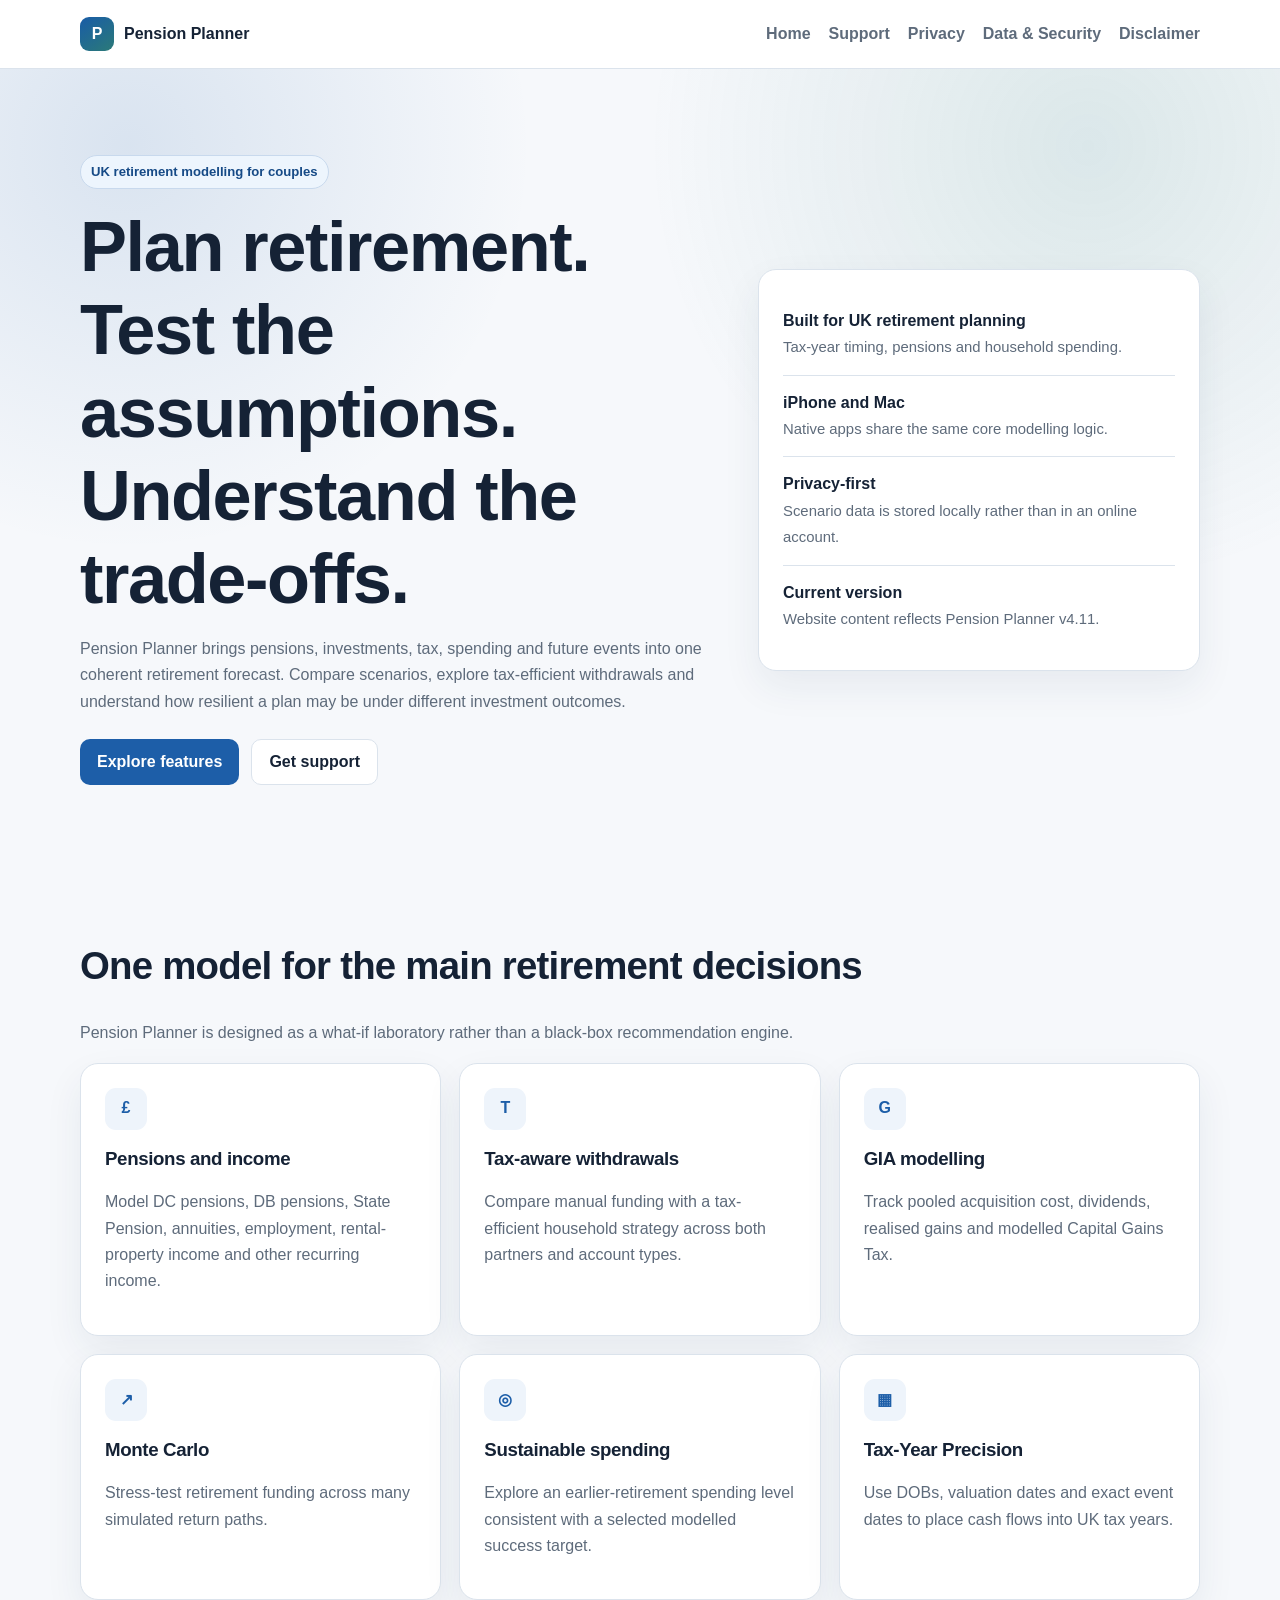
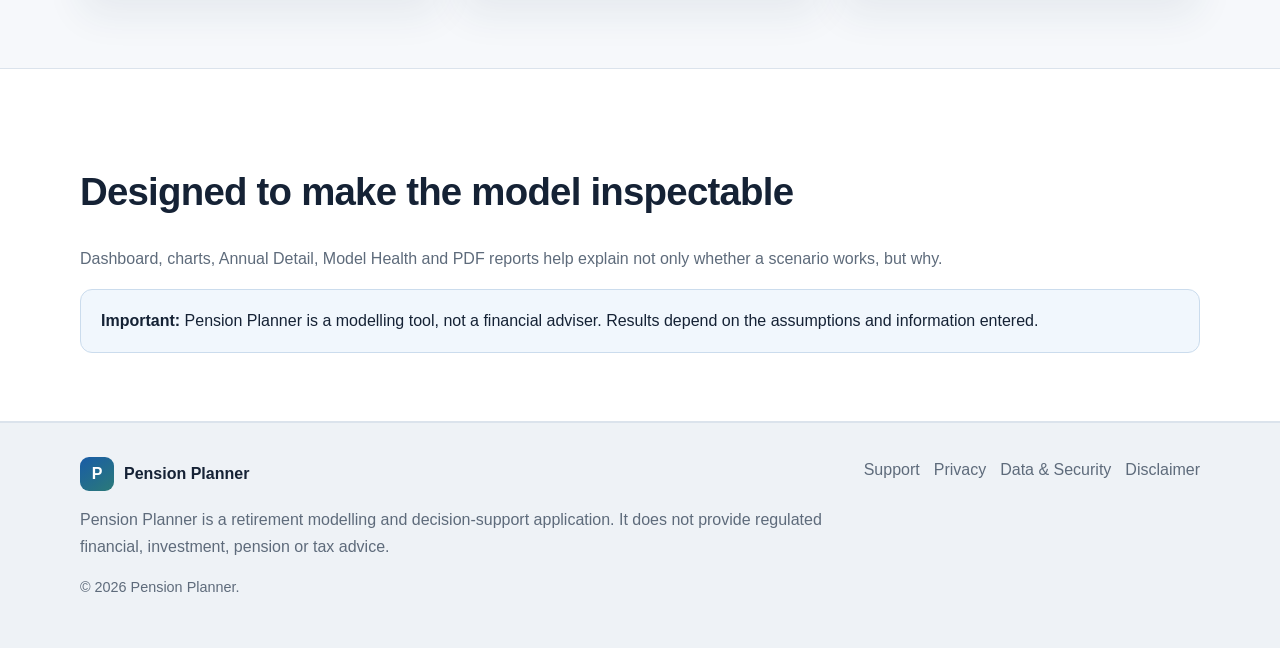
==== index.html @ 46d4418d "Add files via upload Initial Pension Planner website" ====
<!doctype html><html lang="en-GB"><head><meta charset="utf-8"><meta name="viewport" content="width=device-width,initial-scale=1"><title>Pension Planner — UK Retirement Modelling</title><meta name="description" content="Privacy-first UK retirement modelling for couples on iPhone and Mac."><link rel="canonical" href="https://pensionplannerapp.co.uk/"><link rel="icon" href="/assets/logo.svg" type="image/svg+xml"><link rel="stylesheet" href="/assets/styles.css"><meta name="theme-color" content="#1d5ea8"></head><body><header class="site-header"><div class="container nav"><a class="brand" href="/"><span class="brand-mark">P</span><span>Pension Planner</span></a><button class="menu-button" aria-expanded="false">Menu</button><nav class="nav-links"><a href="/">Home</a><a href="/support/">Support</a><a href="/privacy/">Privacy</a><a href="/data/">Data &amp; Security</a><a href="/disclaimer/">Disclaimer</a></nav></div></header><main><section class="hero"><div class="container hero-grid"><div><span class="eyebrow">UK retirement modelling for couples</span><h1>Plan retirement. Test the assumptions. Understand the trade-offs.</h1><p>Pension Planner brings pensions, investments, tax, spending and future events into one coherent retirement forecast. Compare scenarios, explore tax-efficient withdrawals and understand how resilient a plan may be under different investment outcomes.</p><div class="actions"><a class="button button-primary" href="#features">Explore features</a><a class="button button-secondary" href="/support/">Get support</a></div></div><aside class="hero-card"><div class="metric"><strong>Built for UK retirement planning</strong><span>Tax-year timing, pensions and household spending.</span></div><div class="metric"><strong>iPhone and Mac</strong><span>Native apps share the same core modelling logic.</span></div><div class="metric"><strong>Privacy-first</strong><span>Scenario data is stored locally rather than in an online account.</span></div><div class="metric"><strong>Current version</strong><span>Website content reflects Pension Planner v4.11.</span></div></aside></div></section>
<section id="features" class="section"><div class="container"><h2>One model for the main retirement decisions</h2><p class="section-intro">Pension Planner is designed as a what-if laboratory rather than a black-box recommendation engine.</p><div class="grid-3">
<article class="card"><div class="icon">£</div><h3>Pensions and income</h3><p>Model DC pensions, DB pensions, State Pension, annuities, employment, rental-property income and other recurring income.</p></article>
<article class="card"><div class="icon">T</div><h3>Tax-aware withdrawals</h3><p>Compare manual funding with a tax-efficient household strategy across both partners and account types.</p></article>
<article class="card"><div class="icon">G</div><h3>GIA modelling</h3><p>Track pooled acquisition cost, dividends, realised gains and modelled Capital Gains Tax.</p></article>
<article class="card"><div class="icon">↗</div><h3>Monte Carlo</h3><p>Stress-test retirement funding across many simulated return paths.</p></article>
<article class="card"><div class="icon">◎</div><h3>Sustainable spending</h3><p>Explore an earlier-retirement spending level consistent with a selected modelled success target.</p></article>
<article class="card"><div class="icon">▦</div><h3>Tax-Year Precision</h3><p>Use DOBs, valuation dates and exact event dates to place cash flows into UK tax years.</p></article>
</div></div></section>
<section class="section section-white"><div class="container"><h2>Designed to make the model inspectable</h2><p class="section-intro">Dashboard, charts, Annual Detail, Model Health and PDF reports help explain not only whether a scenario works, but why.</p><div class="callout"><strong>Important:</strong> Pension Planner is a modelling tool, not a financial adviser. Results depend on the assumptions and information entered.</div></div></section></main><footer class="site-footer"><div class="container footer-grid"><div><div class="brand"><span class="brand-mark">P</span><span>Pension Planner</span></div><p class="footer-note">Pension Planner is a retirement modelling and decision-support application. It does not provide regulated financial, investment, pension or tax advice.</p><p class="small">© <span id="year">2026</span> Pension Planner.</p></div><nav class="footer-links"><a href="/support/">Support</a><a href="/privacy/">Privacy</a><a href="/data/">Data &amp; Security</a><a href="/disclaimer/">Disclaimer</a></nav></div></footer><script src="/assets/site.js"></script></body></html>
---- assets/styles.css ----
body{margin:0;font-family:-apple-system,BlinkMacSystemFont,"Segoe UI",Roboto,Helvetica,Arial,sans-serif;background:#f6f8fb;color:#152235;line-height:1.65}a{color:#1d5ea8}.container{width:min(calc(100% - 36px),1120px);margin:auto}.site-header{position:sticky;top:0;background:#ffffffee;border-bottom:1px solid #dbe3ec;z-index:10}.nav{min-height:68px;display:flex;align-items:center;justify-content:space-between;gap:20px}.brand{display:flex;align-items:center;gap:10px;font-weight:750;color:#152235;text-decoration:none}.brand-mark{width:34px;height:34px;border-radius:9px;background:linear-gradient(145deg,#195ca7,#2b7a78);color:white;display:grid;place-items:center}.nav-links{display:flex;gap:18px}.nav-links a{text-decoration:none;color:#5e6b7b;font-weight:600}.menu-button{display:none}.hero{padding:86px 0 58px;background:radial-gradient(circle at 85% 10%,#2b7a7822,transparent 34%),radial-gradient(circle at 10% 10%,#1d5ea822,transparent 30%)}.hero-grid{display:grid;grid-template-columns:1.18fr .82fr;gap:42px;align-items:center}h1,h2,h3{line-height:1.18;letter-spacing:-.02em}h1{font-size:clamp(2.5rem,5.5vw,4.5rem);margin:16px 0}h2{font-size:clamp(1.8rem,3vw,2.4rem)}.eyebrow,.tag{display:inline-flex;background:#edf5fd;border:1px solid #c8d9ed;color:#164a86;border-radius:999px;padding:5px 10px;font-size:.82rem;font-weight:700}.hero p,.section-intro,.page-hero p,.card p,.small{color:#5e6b7b}.actions{display:flex;gap:12px;flex-wrap:wrap;margin-top:24px}.button{display:inline-flex;align-items:center;justify-content:center;min-height:44px;padding:0 17px;border-radius:10px;text-decoration:none;font-weight:700}.button-primary{background:#1d5ea8;color:white}.button-secondary{background:white;border:1px solid #dbe3ec;color:#152235}.hero-card,.card,.contact-card{background:white;border:1px solid #dbe3ec;border-radius:18px;padding:24px;box-shadow:0 16px 38px #1e375412}.metric{padding:14px 0;border-bottom:1px solid #dbe3ec}.metric:last-child{border:0}.metric strong{display:block}.metric span{color:#5e6b7b;font-size:.93rem}.section{padding:68px 0}.section-white{background:white;border-top:1px solid #dbe3ec;border-bottom:1px solid #dbe3ec}.grid-3{display:grid;grid-template-columns:repeat(3,1fr);gap:18px}.grid-2{display:grid;grid-template-columns:repeat(2,1fr);gap:18px}.icon{width:42px;height:42px;border-radius:11px;display:grid;place-items:center;background:#eef4fb;color:#1d5ea8;font-weight:800;margin-bottom:14px}.callout,.notice{padding:18px 20px;border-radius:12px;background:#f1f7fd;border:1px solid #cbdced}.notice{background:#fff8ec;border-left:4px solid #8a5a14}.success{background:#eef8f1;border-left-color:#2f7d4d}.page-hero{padding:58px 0 28px}.page-hero h1{font-size:clamp(2.2rem,4.6vw,3.6rem)}.content{max-width:860px;padding-bottom:72px}.content h2{margin-top:38px}.site-footer{background:#eef2f6;border-top:1px solid #dbe3ec;padding:34px 0}.footer-grid{display:grid;grid-template-columns:1fr auto;gap:24px}.footer-links{display:flex;flex-wrap:wrap;gap:14px}.footer-links a{text-decoration:none;color:#5e6b7b}.footer-note{color:#5e6b7b;max-width:760px}.small{font-size:.9rem}@media(max-width:860px){.hero-grid,.grid-3,.grid-2,.footer-grid{grid-template-columns:1fr}.nav-links{display:none;position:absolute;top:68px;left:18px;right:18px;background:white;border:1px solid #dbe3ec;border-radius:12px;padding:10px;flex-direction:column}.nav-links.open{display:flex}.menu-button{display:inline-flex;padding:8px 11px;border:1px solid #dbe3ec;border-radius:9px;background:white}.hero{padding-top:56px}}
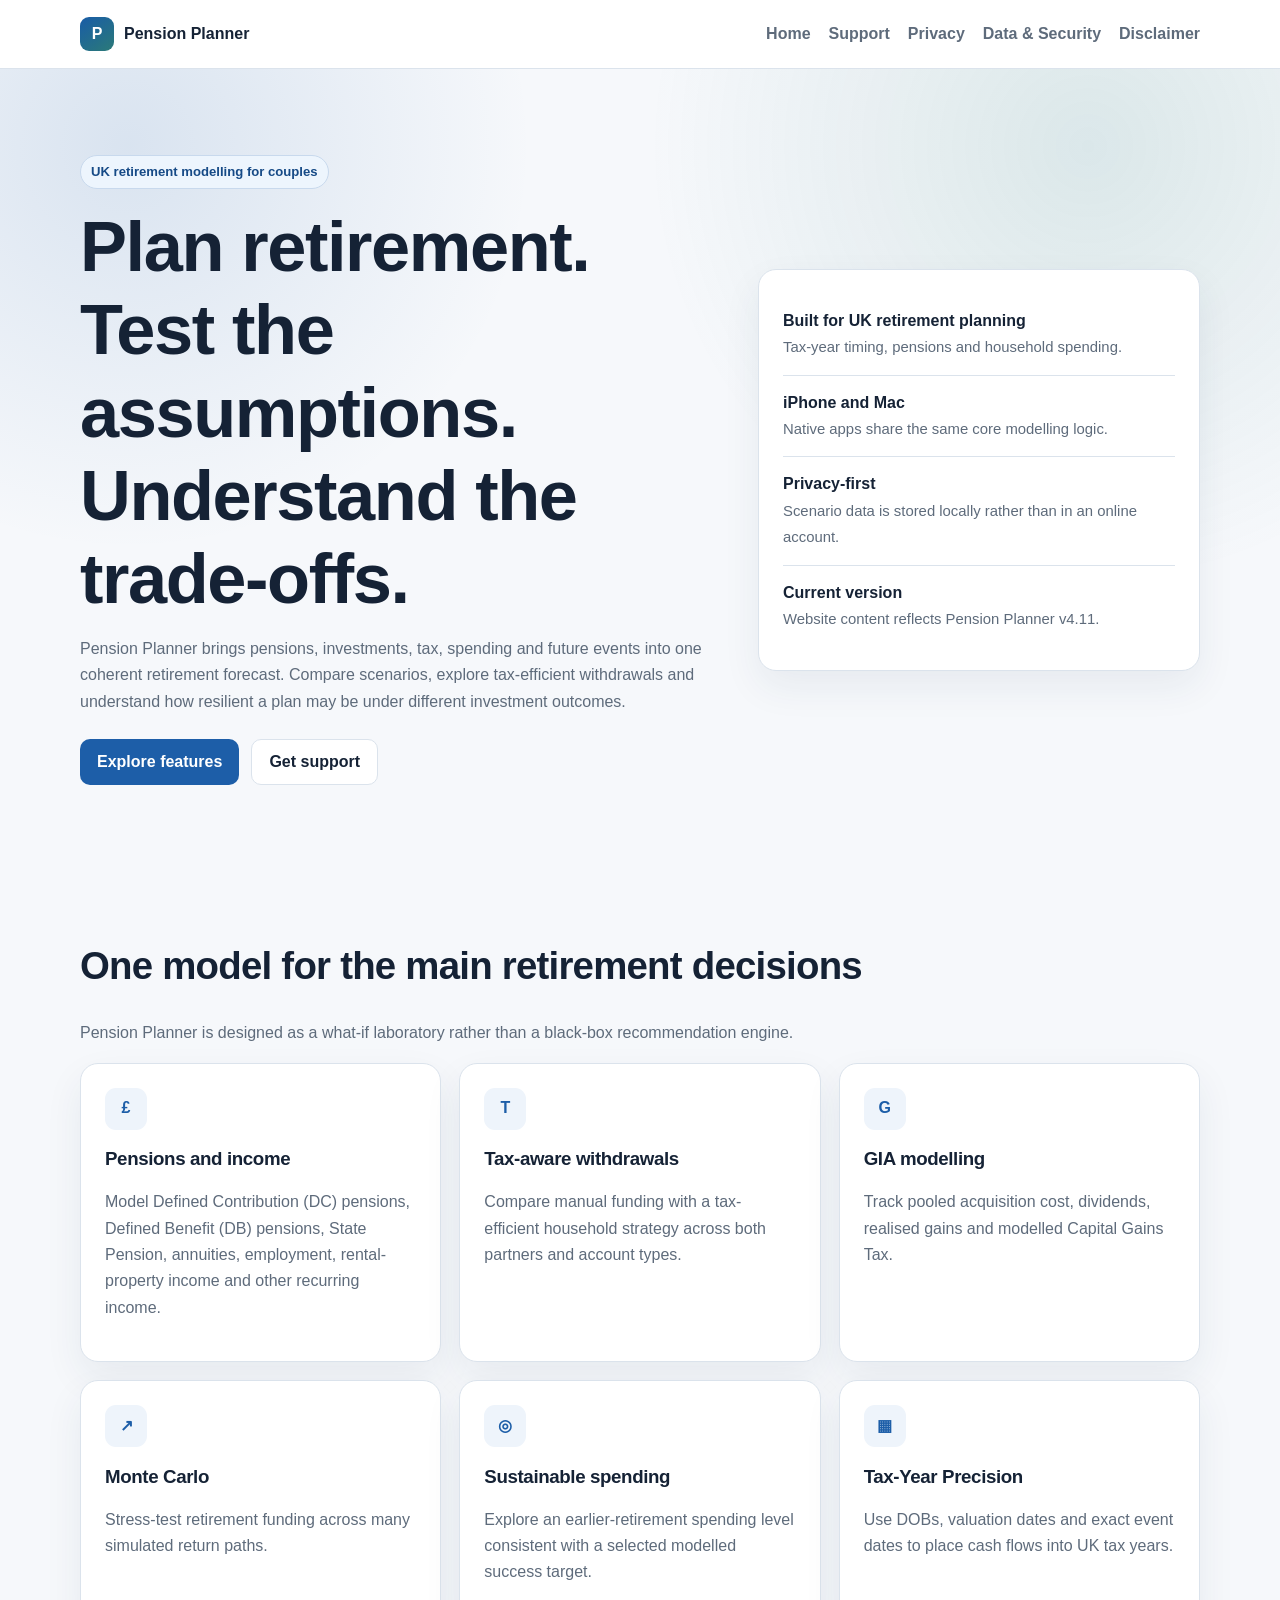
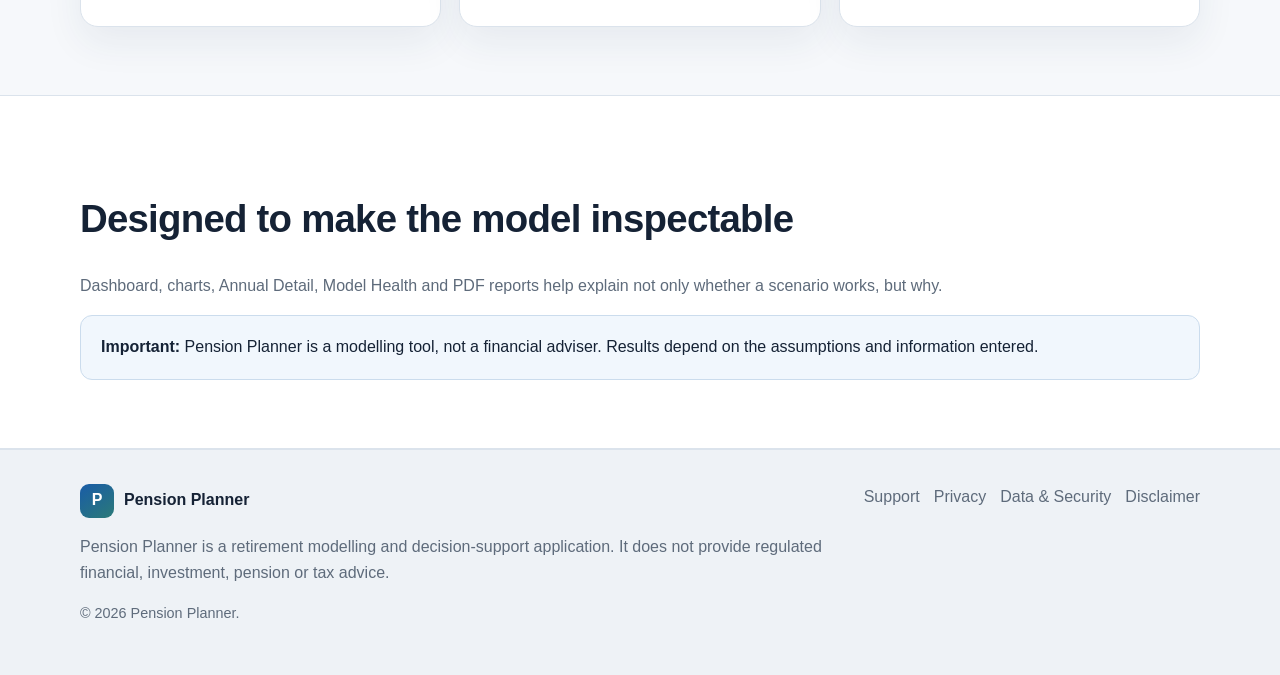
==== commit cc795fc0: "Update index.html" ====
--- a/index.html
+++ b/index.html
@@ -1,10 +1,10 @@
 <!doctype html><html lang="en-GB"><head><meta charset="utf-8"><meta name="viewport" content="width=device-width,initial-scale=1"><title>Pension Planner — UK Retirement Modelling</title><meta name="description" content="Privacy-first UK retirement modelling for couples on iPhone and Mac."><link rel="canonical" href="https://pensionplannerapp.co.uk/"><link rel="icon" href="/assets/logo.svg" type="image/svg+xml"><link rel="stylesheet" href="/assets/styles.css"><meta name="theme-color" content="#1d5ea8"></head><body><header class="site-header"><div class="container nav"><a class="brand" href="/"><span class="brand-mark">P</span><span>Pension Planner</span></a><button class="menu-button" aria-expanded="false">Menu</button><nav class="nav-links"><a href="/">Home</a><a href="/support/">Support</a><a href="/privacy/">Privacy</a><a href="/data/">Data &amp; Security</a><a href="/disclaimer/">Disclaimer</a></nav></div></header><main><section class="hero"><div class="container hero-grid"><div><span class="eyebrow">UK retirement modelling for couples</span><h1>Plan retirement. Test the assumptions. Understand the trade-offs.</h1><p>Pension Planner brings pensions, investments, tax, spending and future events into one coherent retirement forecast. Compare scenarios, explore tax-efficient withdrawals and understand how resilient a plan may be under different investment outcomes.</p><div class="actions"><a class="button button-primary" href="#features">Explore features</a><a class="button button-secondary" href="/support/">Get support</a></div></div><aside class="hero-card"><div class="metric"><strong>Built for UK retirement planning</strong><span>Tax-year timing, pensions and household spending.</span></div><div class="metric"><strong>iPhone and Mac</strong><span>Native apps share the same core modelling logic.</span></div><div class="metric"><strong>Privacy-first</strong><span>Scenario data is stored locally rather than in an online account.</span></div><div class="metric"><strong>Current version</strong><span>Website content reflects Pension Planner v4.11.</span></div></aside></div></section>
 <section id="features" class="section"><div class="container"><h2>One model for the main retirement decisions</h2><p class="section-intro">Pension Planner is designed as a what-if laboratory rather than a black-box recommendation engine.</p><div class="grid-3">
-<article class="card"><div class="icon">£</div><h3>Pensions and income</h3><p>Model DC pensions, DB pensions, State Pension, annuities, employment, rental-property income and other recurring income.</p></article>
+<article class="card"><div class="icon">£</div><h3>Pensions and income</h3><p>Model Defined Contribution (DC) pensions, Defined Benefit (DB) pensions, State Pension, annuities, employment, rental-property income and other recurring income.</p></article>
 <article class="card"><div class="icon">T</div><h3>Tax-aware withdrawals</h3><p>Compare manual funding with a tax-efficient household strategy across both partners and account types.</p></article>
 <article class="card"><div class="icon">G</div><h3>GIA modelling</h3><p>Track pooled acquisition cost, dividends, realised gains and modelled Capital Gains Tax.</p></article>
 <article class="card"><div class="icon">↗</div><h3>Monte Carlo</h3><p>Stress-test retirement funding across many simulated return paths.</p></article>
 <article class="card"><div class="icon">◎</div><h3>Sustainable spending</h3><p>Explore an earlier-retirement spending level consistent with a selected modelled success target.</p></article>
 <article class="card"><div class="icon">▦</div><h3>Tax-Year Precision</h3><p>Use DOBs, valuation dates and exact event dates to place cash flows into UK tax years.</p></article>
 </div></div></section>
-<section class="section section-white"><div class="container"><h2>Designed to make the model inspectable</h2><p class="section-intro">Dashboard, charts, Annual Detail, Model Health and PDF reports help explain not only whether a scenario works, but why.</p><div class="callout"><strong>Important:</strong> Pension Planner is a modelling tool, not a financial adviser. Results depend on the assumptions and information entered.</div></div></section></main><footer class="site-footer"><div class="container footer-grid"><div><div class="brand"><span class="brand-mark">P</span><span>Pension Planner</span></div><p class="footer-note">Pension Planner is a retirement modelling and decision-support application. It does not provide regulated financial, investment, pension or tax advice.</p><p class="small">© <span id="year">2026</span> Pension Planner.</p></div><nav class="footer-links"><a href="/support/">Support</a><a href="/privacy/">Privacy</a><a href="/data/">Data &amp; Security</a><a href="/disclaimer/">Disclaimer</a></nav></div></footer><script src="/assets/site.js"></script></body></html>+<section class="section section-white"><div class="container"><h2>Designed to make the model inspectable</h2><p class="section-intro">Dashboard, charts, Annual Detail, Model Health and PDF reports help explain not only whether a scenario works, but why.</p><div class="callout"><strong>Important:</strong> Pension Planner is a modelling tool, not a financial adviser. Results depend on the assumptions and information entered.</div></div></section></main><footer class="site-footer"><div class="container footer-grid"><div><div class="brand"><span class="brand-mark">P</span><span>Pension Planner</span></div><p class="footer-note">Pension Planner is a retirement modelling and decision-support application. It does not provide regulated financial, investment, pension or tax advice.</p><p class="small">© <span id="year">2026</span> Pension Planner.</p></div><nav class="footer-links"><a href="/support/">Support</a><a href="/privacy/">Privacy</a><a href="/data/">Data &amp; Security</a><a href="/disclaimer/">Disclaimer</a></nav></div></footer><script src="/assets/site.js"></script></body></html>
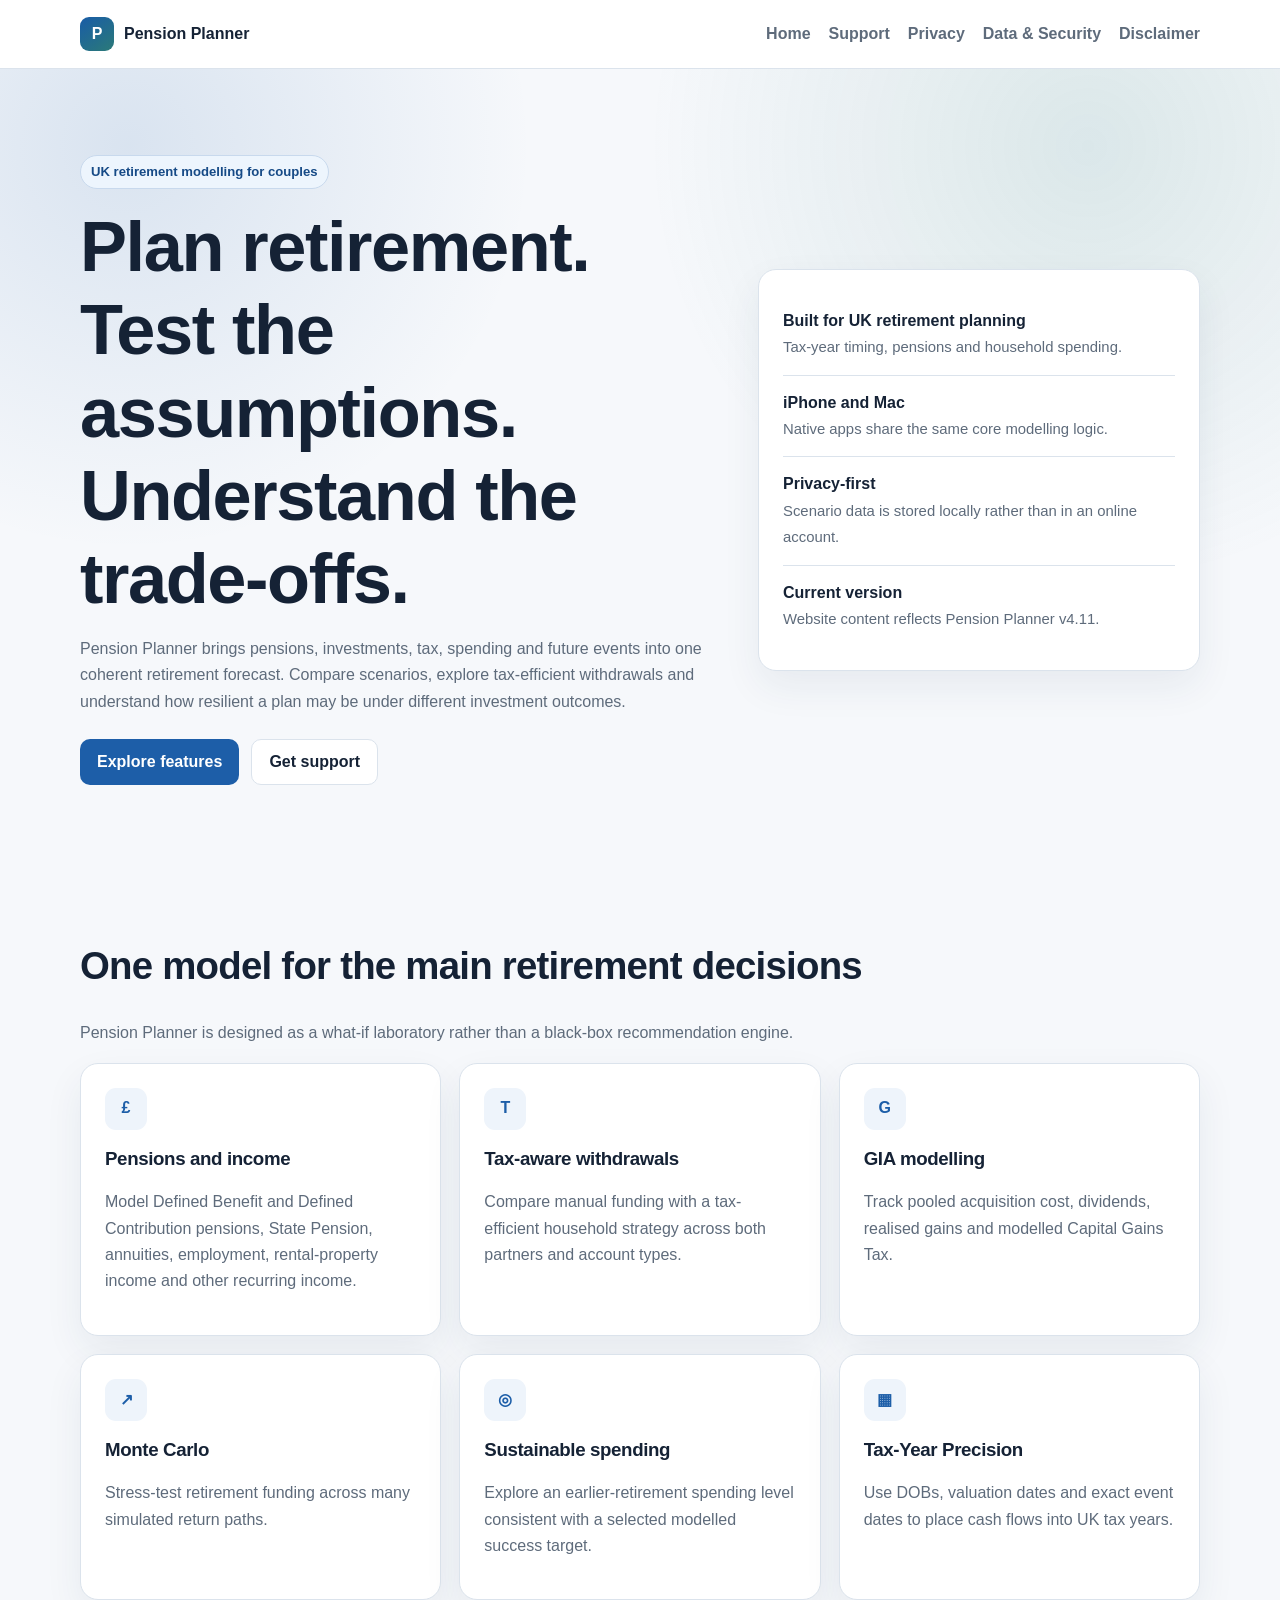
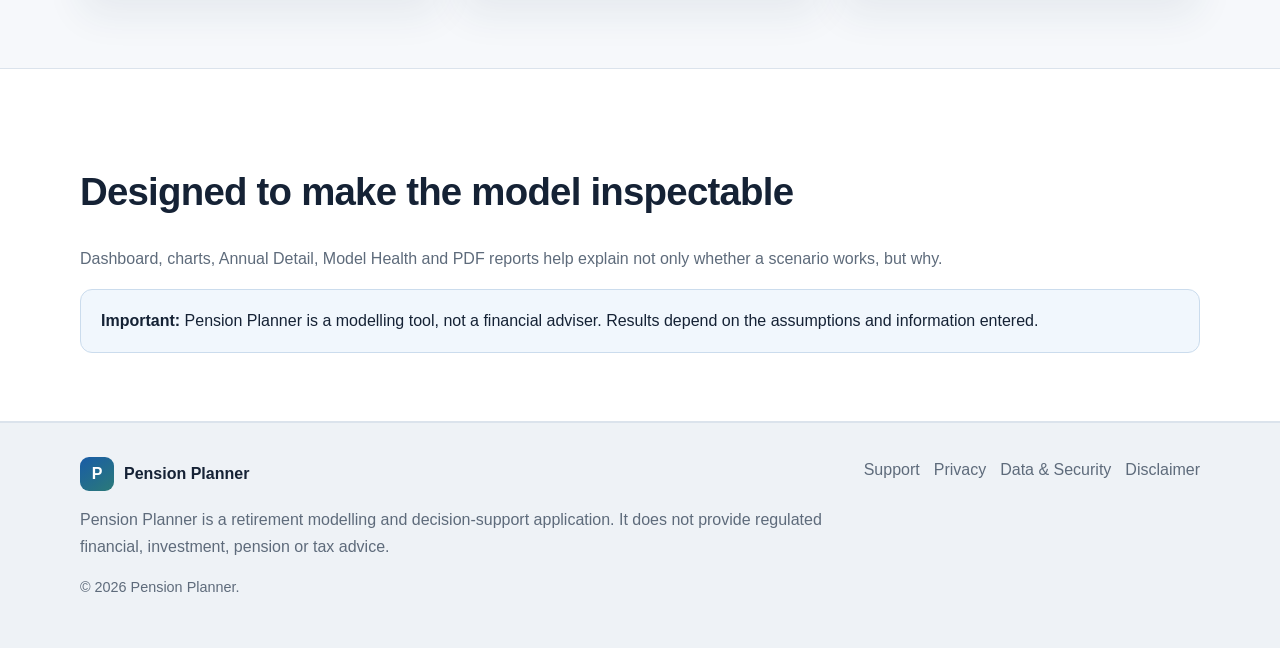
==== commit c93e142a: "Update index.html" ====
--- a/index.html
+++ b/index.html
@@ -1,6 +1,6 @@
 <!doctype html><html lang="en-GB"><head><meta charset="utf-8"><meta name="viewport" content="width=device-width,initial-scale=1"><title>Pension Planner — UK Retirement Modelling</title><meta name="description" content="Privacy-first UK retirement modelling for couples on iPhone and Mac."><link rel="canonical" href="https://pensionplannerapp.co.uk/"><link rel="icon" href="/assets/logo.svg" type="image/svg+xml"><link rel="stylesheet" href="/assets/styles.css"><meta name="theme-color" content="#1d5ea8"></head><body><header class="site-header"><div class="container nav"><a class="brand" href="/"><span class="brand-mark">P</span><span>Pension Planner</span></a><button class="menu-button" aria-expanded="false">Menu</button><nav class="nav-links"><a href="/">Home</a><a href="/support/">Support</a><a href="/privacy/">Privacy</a><a href="/data/">Data &amp; Security</a><a href="/disclaimer/">Disclaimer</a></nav></div></header><main><section class="hero"><div class="container hero-grid"><div><span class="eyebrow">UK retirement modelling for couples</span><h1>Plan retirement. Test the assumptions. Understand the trade-offs.</h1><p>Pension Planner brings pensions, investments, tax, spending and future events into one coherent retirement forecast. Compare scenarios, explore tax-efficient withdrawals and understand how resilient a plan may be under different investment outcomes.</p><div class="actions"><a class="button button-primary" href="#features">Explore features</a><a class="button button-secondary" href="/support/">Get support</a></div></div><aside class="hero-card"><div class="metric"><strong>Built for UK retirement planning</strong><span>Tax-year timing, pensions and household spending.</span></div><div class="metric"><strong>iPhone and Mac</strong><span>Native apps share the same core modelling logic.</span></div><div class="metric"><strong>Privacy-first</strong><span>Scenario data is stored locally rather than in an online account.</span></div><div class="metric"><strong>Current version</strong><span>Website content reflects Pension Planner v4.11.</span></div></aside></div></section>
 <section id="features" class="section"><div class="container"><h2>One model for the main retirement decisions</h2><p class="section-intro">Pension Planner is designed as a what-if laboratory rather than a black-box recommendation engine.</p><div class="grid-3">
-<article class="card"><div class="icon">£</div><h3>Pensions and income</h3><p>Model Defined Contribution (DC) pensions, Defined Benefit (DB) pensions, State Pension, annuities, employment, rental-property income and other recurring income.</p></article>
+<article class="card"><div class="icon">£</div><h3>Pensions and income</h3><p>Model Defined Benefit and Defined Contribution pensions, State Pension, annuities, employment, rental-property income and other recurring income.</p></article>
 <article class="card"><div class="icon">T</div><h3>Tax-aware withdrawals</h3><p>Compare manual funding with a tax-efficient household strategy across both partners and account types.</p></article>
 <article class="card"><div class="icon">G</div><h3>GIA modelling</h3><p>Track pooled acquisition cost, dividends, realised gains and modelled Capital Gains Tax.</p></article>
 <article class="card"><div class="icon">↗</div><h3>Monte Carlo</h3><p>Stress-test retirement funding across many simulated return paths.</p></article>
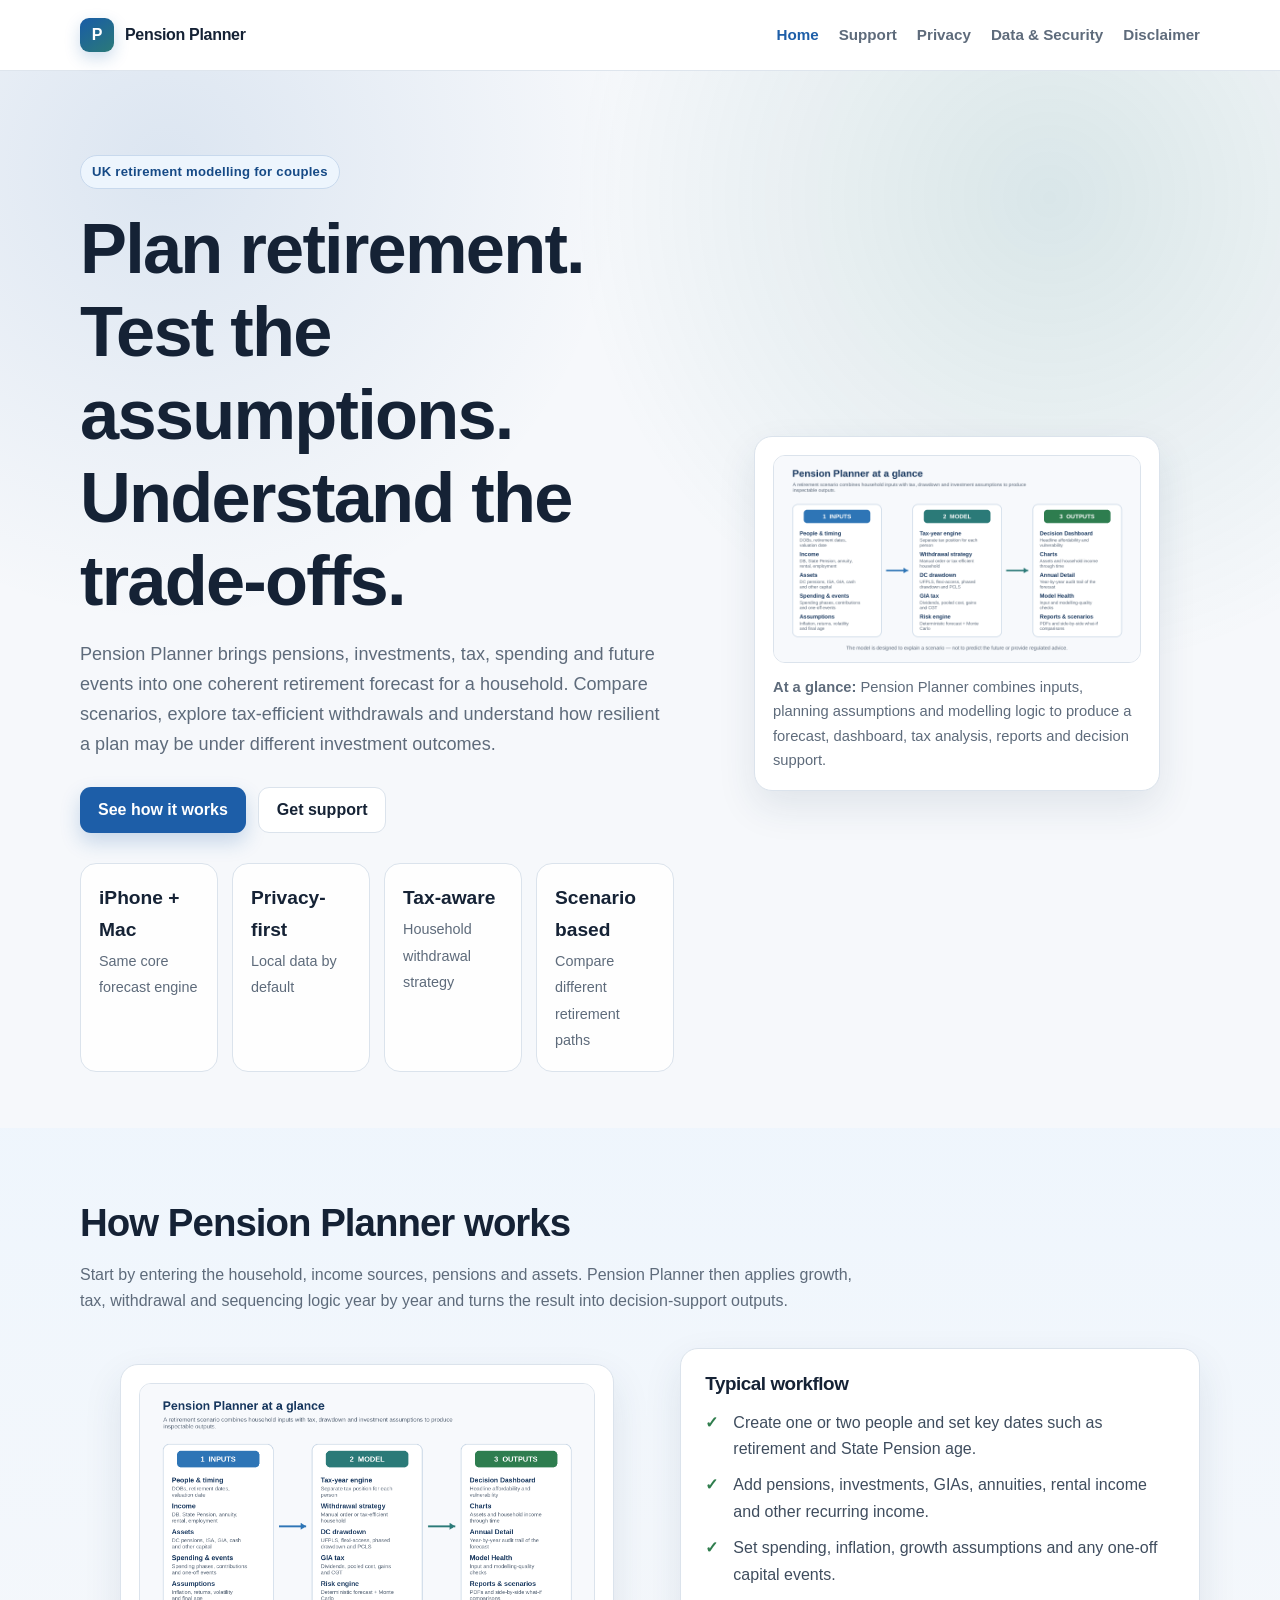
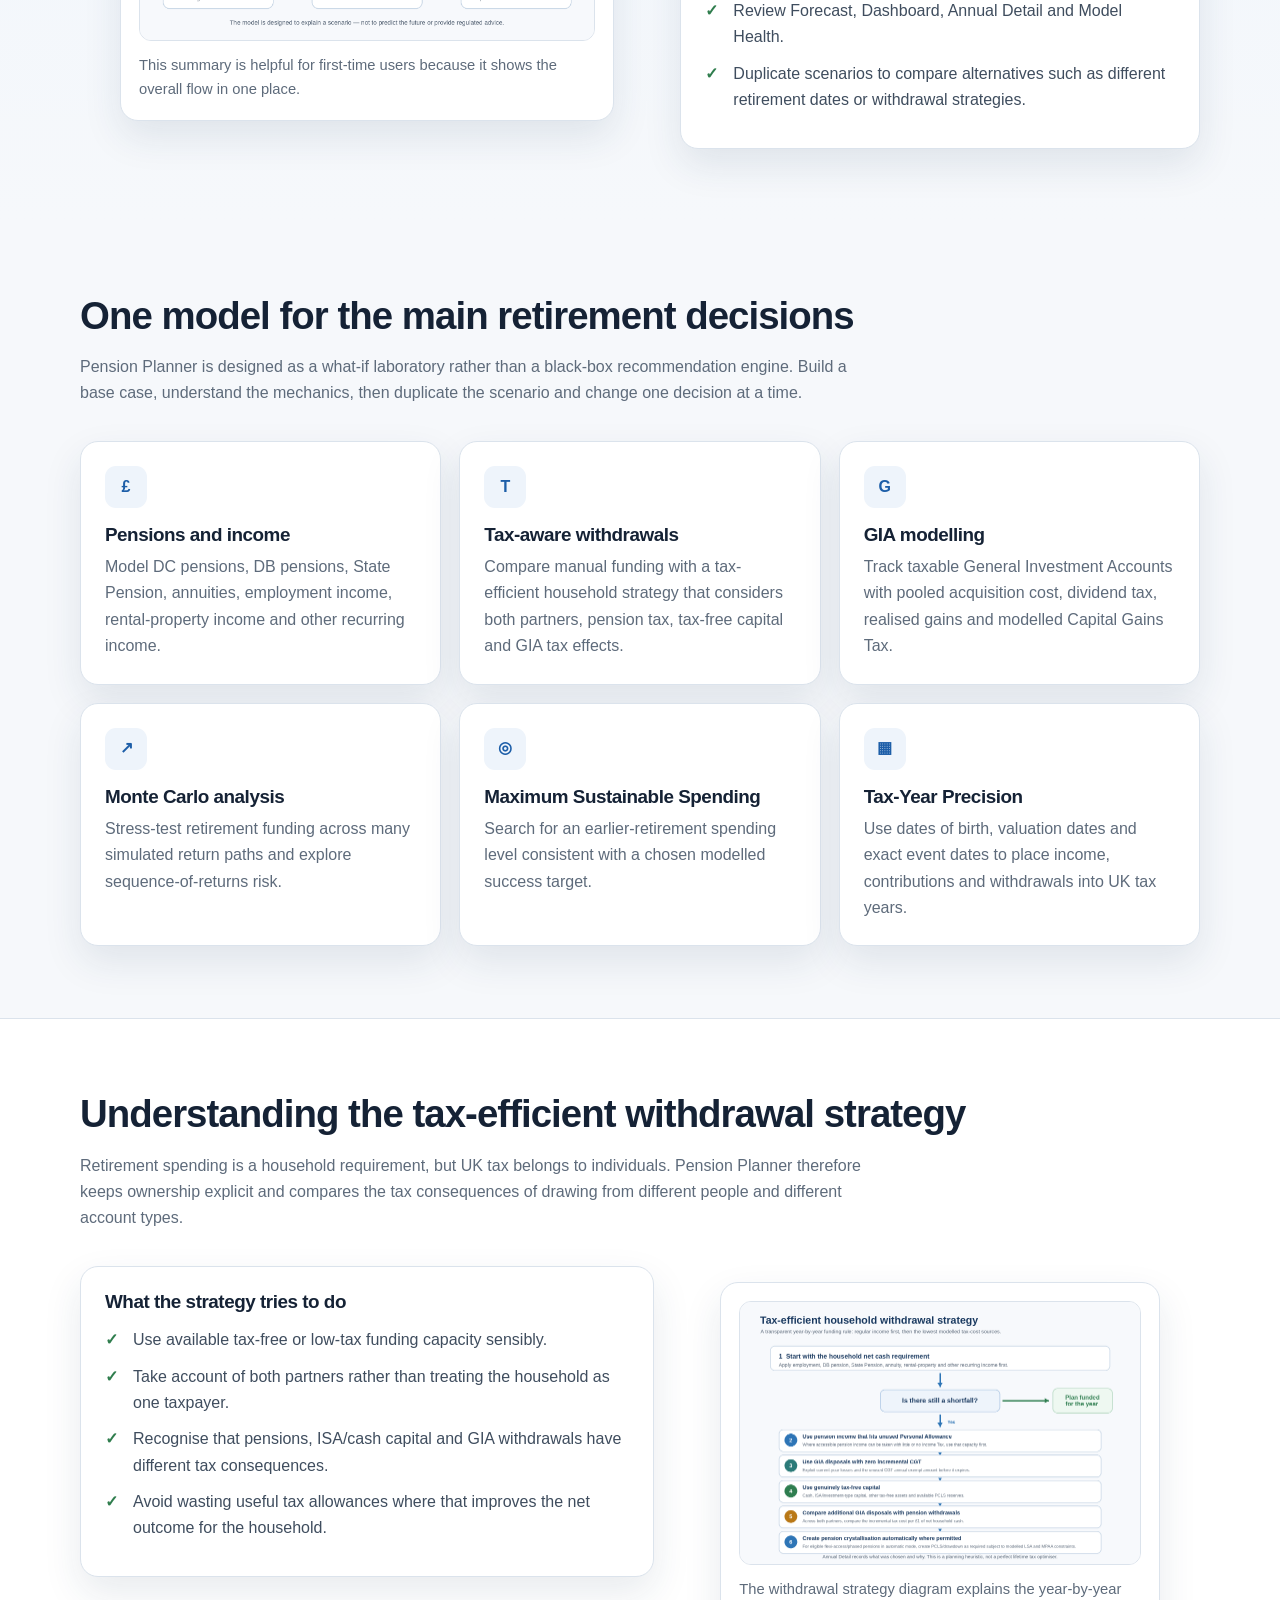
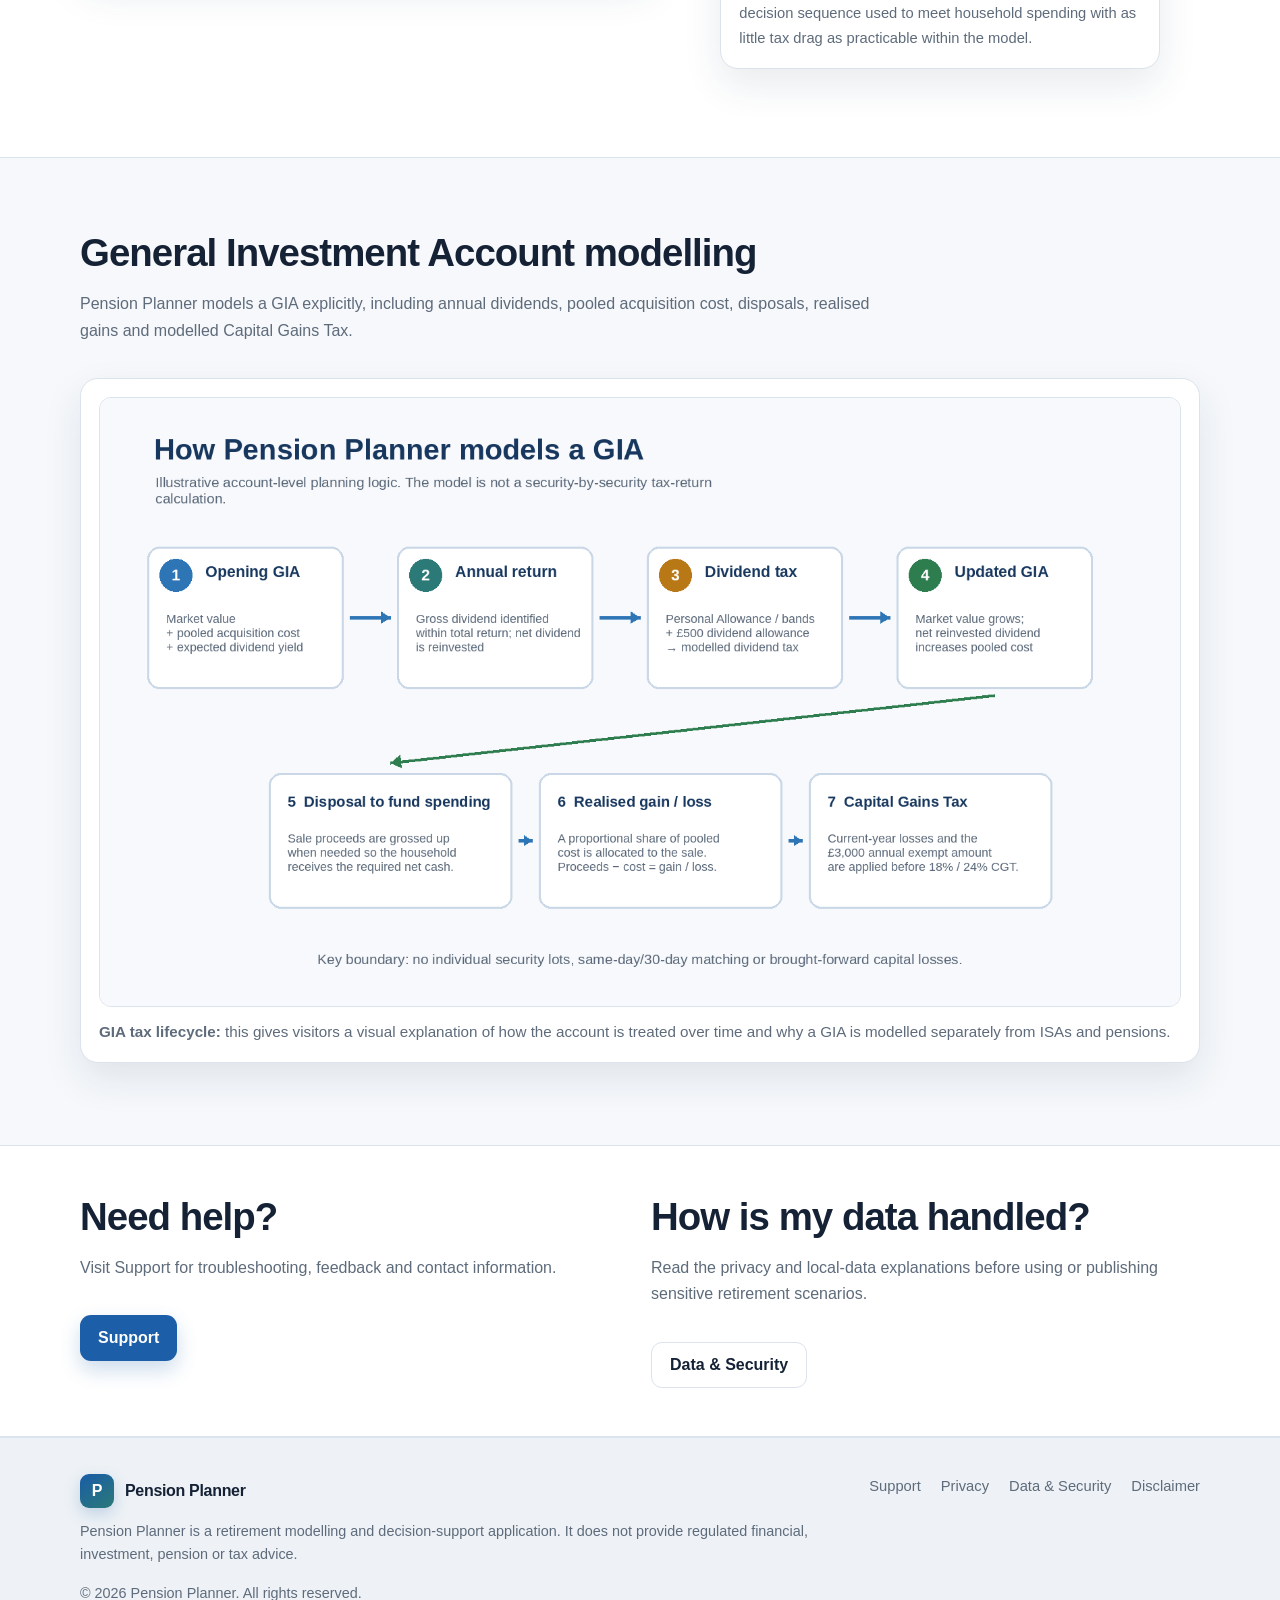
==== commit 49fcb5d8: "Add files via upload" ====
--- a/index.html
+++ b/index.html
@@ -1,10 +1,154 @@
-<!doctype html><html lang="en-GB"><head><meta charset="utf-8"><meta name="viewport" content="width=device-width,initial-scale=1"><title>Pension Planner — UK Retirement Modelling</title><meta name="description" content="Privacy-first UK retirement modelling for couples on iPhone and Mac."><link rel="canonical" href="https://pensionplannerapp.co.uk/"><link rel="icon" href="/assets/logo.svg" type="image/svg+xml"><link rel="stylesheet" href="/assets/styles.css"><meta name="theme-color" content="#1d5ea8"></head><body><header class="site-header"><div class="container nav"><a class="brand" href="/"><span class="brand-mark">P</span><span>Pension Planner</span></a><button class="menu-button" aria-expanded="false">Menu</button><nav class="nav-links"><a href="/">Home</a><a href="/support/">Support</a><a href="/privacy/">Privacy</a><a href="/data/">Data &amp; Security</a><a href="/disclaimer/">Disclaimer</a></nav></div></header><main><section class="hero"><div class="container hero-grid"><div><span class="eyebrow">UK retirement modelling for couples</span><h1>Plan retirement. Test the assumptions. Understand the trade-offs.</h1><p>Pension Planner brings pensions, investments, tax, spending and future events into one coherent retirement forecast. Compare scenarios, explore tax-efficient withdrawals and understand how resilient a plan may be under different investment outcomes.</p><div class="actions"><a class="button button-primary" href="#features">Explore features</a><a class="button button-secondary" href="/support/">Get support</a></div></div><aside class="hero-card"><div class="metric"><strong>Built for UK retirement planning</strong><span>Tax-year timing, pensions and household spending.</span></div><div class="metric"><strong>iPhone and Mac</strong><span>Native apps share the same core modelling logic.</span></div><div class="metric"><strong>Privacy-first</strong><span>Scenario data is stored locally rather than in an online account.</span></div><div class="metric"><strong>Current version</strong><span>Website content reflects Pension Planner v4.11.</span></div></aside></div></section>
-<section id="features" class="section"><div class="container"><h2>One model for the main retirement decisions</h2><p class="section-intro">Pension Planner is designed as a what-if laboratory rather than a black-box recommendation engine.</p><div class="grid-3">
-<article class="card"><div class="icon">£</div><h3>Pensions and income</h3><p>Model Defined Benefit and Defined Contribution pensions, State Pension, annuities, employment, rental-property income and other recurring income.</p></article>
-<article class="card"><div class="icon">T</div><h3>Tax-aware withdrawals</h3><p>Compare manual funding with a tax-efficient household strategy across both partners and account types.</p></article>
-<article class="card"><div class="icon">G</div><h3>GIA modelling</h3><p>Track pooled acquisition cost, dividends, realised gains and modelled Capital Gains Tax.</p></article>
-<article class="card"><div class="icon">↗</div><h3>Monte Carlo</h3><p>Stress-test retirement funding across many simulated return paths.</p></article>
-<article class="card"><div class="icon">◎</div><h3>Sustainable spending</h3><p>Explore an earlier-retirement spending level consistent with a selected modelled success target.</p></article>
-<article class="card"><div class="icon">▦</div><h3>Tax-Year Precision</h3><p>Use DOBs, valuation dates and exact event dates to place cash flows into UK tax years.</p></article>
-</div></div></section>
-<section class="section section-white"><div class="container"><h2>Designed to make the model inspectable</h2><p class="section-intro">Dashboard, charts, Annual Detail, Model Health and PDF reports help explain not only whether a scenario works, but why.</p><div class="callout"><strong>Important:</strong> Pension Planner is a modelling tool, not a financial adviser. Results depend on the assumptions and information entered.</div></div></section></main><footer class="site-footer"><div class="container footer-grid"><div><div class="brand"><span class="brand-mark">P</span><span>Pension Planner</span></div><p class="footer-note">Pension Planner is a retirement modelling and decision-support application. It does not provide regulated financial, investment, pension or tax advice.</p><p class="small">© <span id="year">2026</span> Pension Planner.</p></div><nav class="footer-links"><a href="/support/">Support</a><a href="/privacy/">Privacy</a><a href="/data/">Data &amp; Security</a><a href="/disclaimer/">Disclaimer</a></nav></div></footer><script src="/assets/site.js"></script></body></html>
+<!doctype html>
+<html lang="en-GB">
+<head>
+<meta charset="utf-8">
+<meta name="viewport" content="width=device-width, initial-scale=1">
+<title>Pension Planner — UK Retirement Modelling</title>
+<meta name="description" content="Pension Planner is a privacy-first UK retirement modelling app for couples, available for iPhone and Mac.">
+<link rel="canonical" href="https://pensionplannerapp.co.uk/">
+<link rel="icon" href="/assets/logo.svg" type="image/svg+xml">
+<link rel="stylesheet" href="/assets/styles.css">
+<meta name="theme-color" content="#1d5ea8">
+</head>
+<body>
+
+<header class="site-header">
+  <div class="container nav">
+    <a class="brand" href="/"><span class="brand-mark">P</span><span>Pension Planner</span></a>
+    <button class="menu-button" type="button" aria-expanded="false" aria-label="Open navigation">Menu</button>
+    <nav class="nav-links" aria-label="Primary">
+      <a href="/">Home</a>
+      <a href="/support/">Support</a>
+      <a href="/privacy/">Privacy</a>
+      <a href="/data/">Data &amp; Security</a>
+      <a href="/disclaimer/">Disclaimer</a>
+    </nav>
+  </div>
+</header>
+
+<main>
+<section class="hero">
+  <div class="container hero-grid">
+    <div>
+      <span class="eyebrow">UK retirement modelling for couples</span>
+      <h1>Plan retirement. Test the assumptions. Understand the trade-offs.</h1>
+      <p>Pension Planner brings pensions, investments, tax, spending and future events into one coherent retirement forecast for a household. Compare scenarios, explore tax-efficient withdrawals and understand how resilient a plan may be under different investment outcomes.</p>
+      <div class="actions">
+        <a class="button button-primary" href="#how-it-works">See how it works</a>
+        <a class="button button-secondary" href="/support/">Get support</a>
+      </div>
+      <div class="stat-strip">
+        <div class="stat"><strong>iPhone + Mac</strong><span>Same core forecast engine</span></div>
+        <div class="stat"><strong>Privacy-first</strong><span>Local data by default</span></div>
+        <div class="stat"><strong>Tax-aware</strong><span>Household withdrawal strategy</span></div>
+        <div class="stat"><strong>Scenario based</strong><span>Compare different retirement paths</span></div>
+      </div>
+    </div>
+    <figure class="figure-card">
+      <img src="/assets/pension_planner_at_a_glance.png" alt="Diagram showing Pension Planner at a glance: inputs, modelling engine and outputs.">
+      <figcaption><strong>At a glance:</strong> Pension Planner combines inputs, planning assumptions and modelling logic to produce a forecast, dashboard, tax analysis, reports and decision support.</figcaption>
+    </figure>
+  </div>
+</section>
+
+<section id="how-it-works" class="section band">
+  <div class="container">
+    <h2>How Pension Planner works</h2>
+    <p class="section-intro">Start by entering the household, income sources, pensions and assets. Pension Planner then applies growth, tax, withdrawal and sequencing logic year by year and turns the result into decision-support outputs.</p>
+    <div class="visual-grid">
+      <figure class="figure-card">
+        <img src="/assets/pension_planner_at_a_glance.png" alt="Overview diagram of Pension Planner workflow from inputs to outputs.">
+        <figcaption>This summary is helpful for first-time users because it shows the overall flow in one place.</figcaption>
+      </figure>
+      <div class="card">
+        <h3>Typical workflow</h3>
+        <ul class="checklist">
+          <li>Create one or two people and set key dates such as retirement and State Pension age.</li>
+          <li>Add pensions, investments, GIAs, annuities, rental income and other recurring income.</li>
+          <li>Set spending, inflation, growth assumptions and any one-off capital events.</li>
+          <li>Review Forecast, Dashboard, Annual Detail and Model Health.</li>
+          <li>Duplicate scenarios to compare alternatives such as different retirement dates or withdrawal strategies.</li>
+        </ul>
+      </div>
+    </div>
+  </div>
+</section>
+
+<section class="section">
+  <div class="container">
+    <h2>One model for the main retirement decisions</h2>
+    <p class="section-intro">Pension Planner is designed as a what-if laboratory rather than a black-box recommendation engine. Build a base case, understand the mechanics, then duplicate the scenario and change one decision at a time.</p>
+    <div class="grid-3">
+      <article class="card"><div class="icon">£</div><h3>Pensions and income</h3><p>Model DC pensions, DB pensions, State Pension, annuities, employment income, rental-property income and other recurring income.</p></article>
+      <article class="card"><div class="icon">T</div><h3>Tax-aware withdrawals</h3><p>Compare manual funding with a tax-efficient household strategy that considers both partners, pension tax, tax-free capital and GIA tax effects.</p></article>
+      <article class="card"><div class="icon">G</div><h3>GIA modelling</h3><p>Track taxable General Investment Accounts with pooled acquisition cost, dividend tax, realised gains and modelled Capital Gains Tax.</p></article>
+      <article class="card"><div class="icon">↗</div><h3>Monte Carlo analysis</h3><p>Stress-test retirement funding across many simulated return paths and explore sequence-of-returns risk.</p></article>
+      <article class="card"><div class="icon">◎</div><h3>Maximum Sustainable Spending</h3><p>Search for an earlier-retirement spending level consistent with a chosen modelled success target.</p></article>
+      <article class="card"><div class="icon">▦</div><h3>Tax-Year Precision</h3><p>Use dates of birth, valuation dates and exact event dates to place income, contributions and withdrawals into UK tax years.</p></article>
+    </div>
+  </div>
+</section>
+
+<section class="section section-white">
+  <div class="container">
+    <h2>Understanding the tax-efficient withdrawal strategy</h2>
+    <p class="section-intro">Retirement spending is a household requirement, but UK tax belongs to individuals. Pension Planner therefore keeps ownership explicit and compares the tax consequences of drawing from different people and different account types.</p>
+    <div class="visual-grid">
+      <div class="card">
+        <h3>What the strategy tries to do</h3>
+        <ul class="checklist">
+          <li>Use available tax-free or low-tax funding capacity sensibly.</li>
+          <li>Take account of both partners rather than treating the household as one taxpayer.</li>
+          <li>Recognise that pensions, ISA/cash capital and GIA withdrawals have different tax consequences.</li>
+          <li>Avoid wasting useful tax allowances where that improves the net outcome for the household.</li>
+        </ul>
+      </div>
+      <figure class="figure-card">
+        <img src="/assets/tax_efficient_withdrawal_strategy.png" alt="Diagram showing the year by year tax-efficient household withdrawal strategy.">
+        <figcaption>The withdrawal strategy diagram explains the year-by-year decision sequence used to meet household spending with as little tax drag as practicable within the model.</figcaption>
+      </figure>
+    </div>
+  </div>
+</section>
+
+<section class="section">
+  <div class="container">
+    <h2>General Investment Account modelling</h2>
+    <p class="section-intro">Pension Planner models a GIA explicitly, including annual dividends, pooled acquisition cost, disposals, realised gains and modelled Capital Gains Tax.</p>
+    <figure class="figure-card figure-large">
+      <img src="/assets/gia_tax_lifecycle.png" alt="Diagram showing GIA lifecycle: opening balance, dividends, pooled cost, disposals, gains and capital gains tax.">
+      <figcaption><strong>GIA tax lifecycle:</strong> this gives visitors a visual explanation of how the account is treated over time and why a GIA is modelled separately from ISAs and pensions.</figcaption>
+    </figure>
+  </div>
+</section>
+
+<section class="section-tight section-white">
+  <div class="container">
+    <div class="grid-2">
+      <div><h2>Need help?</h2><p class="section-intro">Visit Support for troubleshooting, feedback and contact information.</p><a class="button button-primary" href="/support/">Support</a></div>
+      <div><h2>How is my data handled?</h2><p class="section-intro">Read the privacy and local-data explanations before using or publishing sensitive retirement scenarios.</p><a class="button button-secondary" href="/data/">Data &amp; Security</a></div>
+    </div>
+  </div>
+</section>
+</main>
+
+<footer class="site-footer">
+  <div class="container footer-grid">
+    <div>
+      <div class="brand"><span class="brand-mark">P</span><span>Pension Planner</span></div>
+      <p class="footer-note">Pension Planner is a retirement modelling and decision-support application. It does not provide regulated financial, investment, pension or tax advice.</p>
+      <p class="small">© <span id="year">2026</span> Pension Planner. All rights reserved.</p>
+    </div>
+    <nav class="footer-links" aria-label="Footer">
+      <a href="/support/">Support</a>
+      <a href="/privacy/">Privacy</a>
+      <a href="/data/">Data &amp; Security</a>
+      <a href="/disclaimer/">Disclaimer</a>
+    </nav>
+  </div>
+</footer>
+
+<script src="/assets/site.js"></script>
+<script>document.addEventListener('DOMContentLoaded',()=>{const a=[...document.querySelectorAll('.nav-links a')].find(x=>x.getAttribute('href')==='/');if(a)a.setAttribute('aria-current','page');});</script>
+</body>
+</html>
--- a/assets/styles.css
+++ b/assets/styles.css
@@ -1 +1,136 @@
-body{margin:0;font-family:-apple-system,BlinkMacSystemFont,"Segoe UI",Roboto,Helvetica,Arial,sans-serif;background:#f6f8fb;color:#152235;line-height:1.65}a{color:#1d5ea8}.container{width:min(calc(100% - 36px),1120px);margin:auto}.site-header{position:sticky;top:0;background:#ffffffee;border-bottom:1px solid #dbe3ec;z-index:10}.nav{min-height:68px;display:flex;align-items:center;justify-content:space-between;gap:20px}.brand{display:flex;align-items:center;gap:10px;font-weight:750;color:#152235;text-decoration:none}.brand-mark{width:34px;height:34px;border-radius:9px;background:linear-gradient(145deg,#195ca7,#2b7a78);color:white;display:grid;place-items:center}.nav-links{display:flex;gap:18px}.nav-links a{text-decoration:none;color:#5e6b7b;font-weight:600}.menu-button{display:none}.hero{padding:86px 0 58px;background:radial-gradient(circle at 85% 10%,#2b7a7822,transparent 34%),radial-gradient(circle at 10% 10%,#1d5ea822,transparent 30%)}.hero-grid{display:grid;grid-template-columns:1.18fr .82fr;gap:42px;align-items:center}h1,h2,h3{line-height:1.18;letter-spacing:-.02em}h1{font-size:clamp(2.5rem,5.5vw,4.5rem);margin:16px 0}h2{font-size:clamp(1.8rem,3vw,2.4rem)}.eyebrow,.tag{display:inline-flex;background:#edf5fd;border:1px solid #c8d9ed;color:#164a86;border-radius:999px;padding:5px 10px;font-size:.82rem;font-weight:700}.hero p,.section-intro,.page-hero p,.card p,.small{color:#5e6b7b}.actions{display:flex;gap:12px;flex-wrap:wrap;margin-top:24px}.button{display:inline-flex;align-items:center;justify-content:center;min-height:44px;padding:0 17px;border-radius:10px;text-decoration:none;font-weight:700}.button-primary{background:#1d5ea8;color:white}.button-secondary{background:white;border:1px solid #dbe3ec;color:#152235}.hero-card,.card,.contact-card{background:white;border:1px solid #dbe3ec;border-radius:18px;padding:24px;box-shadow:0 16px 38px #1e375412}.metric{padding:14px 0;border-bottom:1px solid #dbe3ec}.metric:last-child{border:0}.metric strong{display:block}.metric span{color:#5e6b7b;font-size:.93rem}.section{padding:68px 0}.section-white{background:white;border-top:1px solid #dbe3ec;border-bottom:1px solid #dbe3ec}.grid-3{display:grid;grid-template-columns:repeat(3,1fr);gap:18px}.grid-2{display:grid;grid-template-columns:repeat(2,1fr);gap:18px}.icon{width:42px;height:42px;border-radius:11px;display:grid;place-items:center;background:#eef4fb;color:#1d5ea8;font-weight:800;margin-bottom:14px}.callout,.notice{padding:18px 20px;border-radius:12px;background:#f1f7fd;border:1px solid #cbdced}.notice{background:#fff8ec;border-left:4px solid #8a5a14}.success{background:#eef8f1;border-left-color:#2f7d4d}.page-hero{padding:58px 0 28px}.page-hero h1{font-size:clamp(2.2rem,4.6vw,3.6rem)}.content{max-width:860px;padding-bottom:72px}.content h2{margin-top:38px}.site-footer{background:#eef2f6;border-top:1px solid #dbe3ec;padding:34px 0}.footer-grid{display:grid;grid-template-columns:1fr auto;gap:24px}.footer-links{display:flex;flex-wrap:wrap;gap:14px}.footer-links a{text-decoration:none;color:#5e6b7b}.footer-note{color:#5e6b7b;max-width:760px}.small{font-size:.9rem}@media(max-width:860px){.hero-grid,.grid-3,.grid-2,.footer-grid{grid-template-columns:1fr}.nav-links{display:none;position:absolute;top:68px;left:18px;right:18px;background:white;border:1px solid #dbe3ec;border-radius:12px;padding:10px;flex-direction:column}.nav-links.open{display:flex}.menu-button{display:inline-flex;padding:8px 11px;border:1px solid #dbe3ec;border-radius:9px;background:white}.hero{padding-top:56px}}+:root {
+  --bg: #f6f8fb;
+  --surface: #ffffff;
+  --surface-soft: #eef4fb;
+  --text: #152235;
+  --muted: #5e6b7b;
+  --line: #dbe3ec;
+  --primary: #1d5ea8;
+  --primary-dark: #164a86;
+  --accent: #2b7a78;
+  --success: #2f7d4d;
+  --warning: #8a5a14;
+  --shadow: 0 16px 38px rgba(30, 55, 84, .10);
+  --radius: 18px;
+  --max: 1120px;
+}
+* { box-sizing: border-box; }
+html { scroll-behavior: smooth; }
+body {
+  margin: 0;
+  font-family: -apple-system, BlinkMacSystemFont, "Segoe UI", Roboto, Helvetica, Arial, sans-serif;
+  color: var(--text);
+  background: var(--bg);
+  line-height: 1.65;
+  -webkit-font-smoothing: antialiased;
+}
+a { color: var(--primary); text-decoration-thickness: 1.5px; text-underline-offset: 3px; }
+a:hover { color: var(--primary-dark); }
+img { max-width: 100%; display: block; }
+.container { width: min(calc(100% - 36px), var(--max)); margin: 0 auto; }
+.site-header {
+  position: sticky; top: 0; z-index: 20;
+  background: rgba(255,255,255,.94); backdrop-filter: blur(16px);
+  border-bottom: 1px solid rgba(219,227,236,.9);
+}
+.nav { min-height: 70px; display: flex; align-items: center; justify-content: space-between; gap: 24px; }
+.brand {
+  display: inline-flex; align-items: center; gap: 11px;
+  color: var(--text); text-decoration: none; font-weight: 760; letter-spacing: -.02em;
+}
+.brand-mark {
+  width: 34px; height: 34px; border-radius: 9px;
+  background: linear-gradient(145deg, #195ca7, #2b7a78);
+  color: white; display: grid; place-items: center; font-weight: 800;
+  box-shadow: 0 6px 16px rgba(29,94,168,.22);
+}
+.nav-links { display: flex; align-items: center; gap: 20px; }
+.nav-links a { color: var(--muted); font-size: .95rem; font-weight: 600; text-decoration: none; }
+.nav-links a:hover, .nav-links a[aria-current="page"] { color: var(--primary); }
+.menu-button {
+  display: none; border: 1px solid var(--line); background: var(--surface);
+  color: var(--text); border-radius: 10px; padding: 8px 11px; font: inherit;
+}
+.hero {
+  padding: 84px 0 56px;
+  background:
+    radial-gradient(circle at 82% 12%, rgba(43,122,120,.14), transparent 34%),
+    radial-gradient(circle at 13% 9%, rgba(29,94,168,.12), transparent 31%);
+}
+.hero-grid { display: grid; grid-template-columns: 1.1fr .9fr; gap: 40px; align-items: center; }
+.eyebrow {
+  display: inline-flex; border: 1px solid #c8d9ed; background: #edf5fd; color: var(--primary-dark);
+  padding: 5px 11px; border-radius: 999px; font-size: .82rem; font-weight: 720; letter-spacing: .02em;
+}
+h1, h2, h3 { line-height: 1.18; letter-spacing: -.025em; }
+h1 { font-size: clamp(2.45rem, 5.5vw, 4.6rem); margin: 18px 0 18px; }
+h2 { font-size: clamp(1.75rem, 3vw, 2.45rem); margin: 0 0 14px; }
+h3 { font-size: 1.18rem; margin: 0 0 8px; }
+.hero p { font-size: 1.13rem; color: var(--muted); max-width: 760px; }
+.actions { display: flex; flex-wrap: wrap; gap: 12px; margin-top: 28px; }
+.button {
+  display: inline-flex; align-items: center; justify-content: center;
+  min-height: 46px; padding: 0 18px; border-radius: 11px; font-weight: 700; text-decoration: none;
+}
+.button-primary { background: var(--primary); color: #fff; box-shadow: 0 9px 20px rgba(29,94,168,.22); }
+.button-primary:hover { background: var(--primary-dark); color: #fff; }
+.button-secondary { border: 1px solid var(--line); background: var(--surface); color: var(--text); }
+.section { padding: 72px 0; }
+.section-tight { padding: 48px 0; }
+.section-white { background: var(--surface); border-top: 1px solid var(--line); border-bottom: 1px solid var(--line); }
+.section-intro { max-width: 800px; margin-bottom: 34px; color: var(--muted); }
+.grid-3 { display: grid; grid-template-columns: repeat(3, 1fr); gap: 18px; }
+.grid-2 { display: grid; grid-template-columns: repeat(2, 1fr); gap: 22px; }
+.card, .figure-card, .contact-card {
+  background: var(--surface); border: 1px solid var(--line); border-radius: var(--radius); box-shadow: var(--shadow);
+}
+.card { padding: 24px; }
+.card p { margin: 0; color: var(--muted); }
+.icon {
+  width: 42px; height: 42px; border-radius: 11px; display: grid; place-items: center;
+  margin-bottom: 16px; background: var(--surface-soft); color: var(--primary); font-weight: 800;
+}
+.callout { padding: 22px 24px; border-radius: 15px; border: 1px solid #cbdced; background: #f1f7fd; }
+.page-hero { padding: 64px 0 32px; }
+.page-hero h1 { font-size: clamp(2.2rem, 4.6vw, 3.6rem); }
+.page-hero p { color: var(--muted); max-width: 780px; font-size: 1.08rem; }
+.content { max-width: 920px; padding-bottom: 72px; }
+.content h2 { margin-top: 44px; }
+.content h3 { margin-top: 28px; }
+.content p, .content li { color: #3f4d5e; }
+.content ul { padding-left: 22px; }
+.contact-card { padding: 28px; margin: 28px 0; }
+.site-footer { border-top: 1px solid var(--line); background: #eef2f6; padding: 36px 0; }
+.footer-grid { display: grid; grid-template-columns: 1fr auto; gap: 28px; align-items: start; }
+.footer-links { display: flex; flex-wrap: wrap; gap: 14px 20px; }
+.footer-links a { color: var(--muted); text-decoration: none; font-size: .92rem; }
+.footer-note { color: var(--muted); font-size: .9rem; margin-top: 12px; max-width: 780px; }
+.small { font-size: .9rem; color: var(--muted); }
+.notice { border-left: 4px solid var(--warning); background: #fff8ec; padding: 16px 18px; border-radius: 8px; margin: 24px 0; }
+.success { border-left-color: var(--success); background: #eef8f1; }
+.visual-grid { display: grid; grid-template-columns: 1.05fr .95fr; gap: 26px; align-items: start; }
+.figure-card { padding: 18px; }
+.figure-card img { width: 100%; border-radius: 12px; border: 1px solid var(--line); background: #fff; }
+.figure-card figcaption { color: var(--muted); font-size: .92rem; margin-top: 12px; }
+.figure-large { margin: 22px 0 10px; }
+.figure-large figcaption { color: var(--muted); font-size: .95rem; margin-top: 12px; }
+.checklist { list-style: none; padding: 0; margin: 14px 0 0; }
+.checklist li { position: relative; padding-left: 28px; margin: 10px 0; color: #3f4d5e; }
+.checklist li::before { content: "✓"; position: absolute; left: 0; top: 0; color: var(--success); font-weight: 800; }
+.band { background: linear-gradient(180deg, rgba(237,245,253,.8), rgba(255,255,255,0)); }
+.stat-strip { display: grid; grid-template-columns: repeat(4, 1fr); gap: 14px; margin-top: 30px; }
+.stat { padding: 18px; border-radius: 16px; border: 1px solid var(--line); background: rgba(255,255,255,.85); }
+.stat strong { display: block; font-size: 1.2rem; margin-bottom: 2px; }
+.stat span { color: var(--muted); font-size: .9rem; }
+@media (max-width: 900px) {
+  .hero-grid, .grid-3, .grid-2, .footer-grid, .visual-grid, .stat-strip { grid-template-columns: 1fr; }
+  .hero { padding-top: 58px; }
+  .nav-links {
+    display: none; position: absolute; top: 70px; left: 18px; right: 18px; flex-direction: column;
+    align-items: stretch; gap: 0; padding: 10px; border: 1px solid var(--line); border-radius: 14px;
+    background: var(--surface); box-shadow: 0 16px 38px rgba(30,55,84,.10);
+  }
+  .nav-links.open { display: flex; }
+  .nav-links a { padding: 11px 12px; }
+  .menu-button { display: inline-flex; }
+}
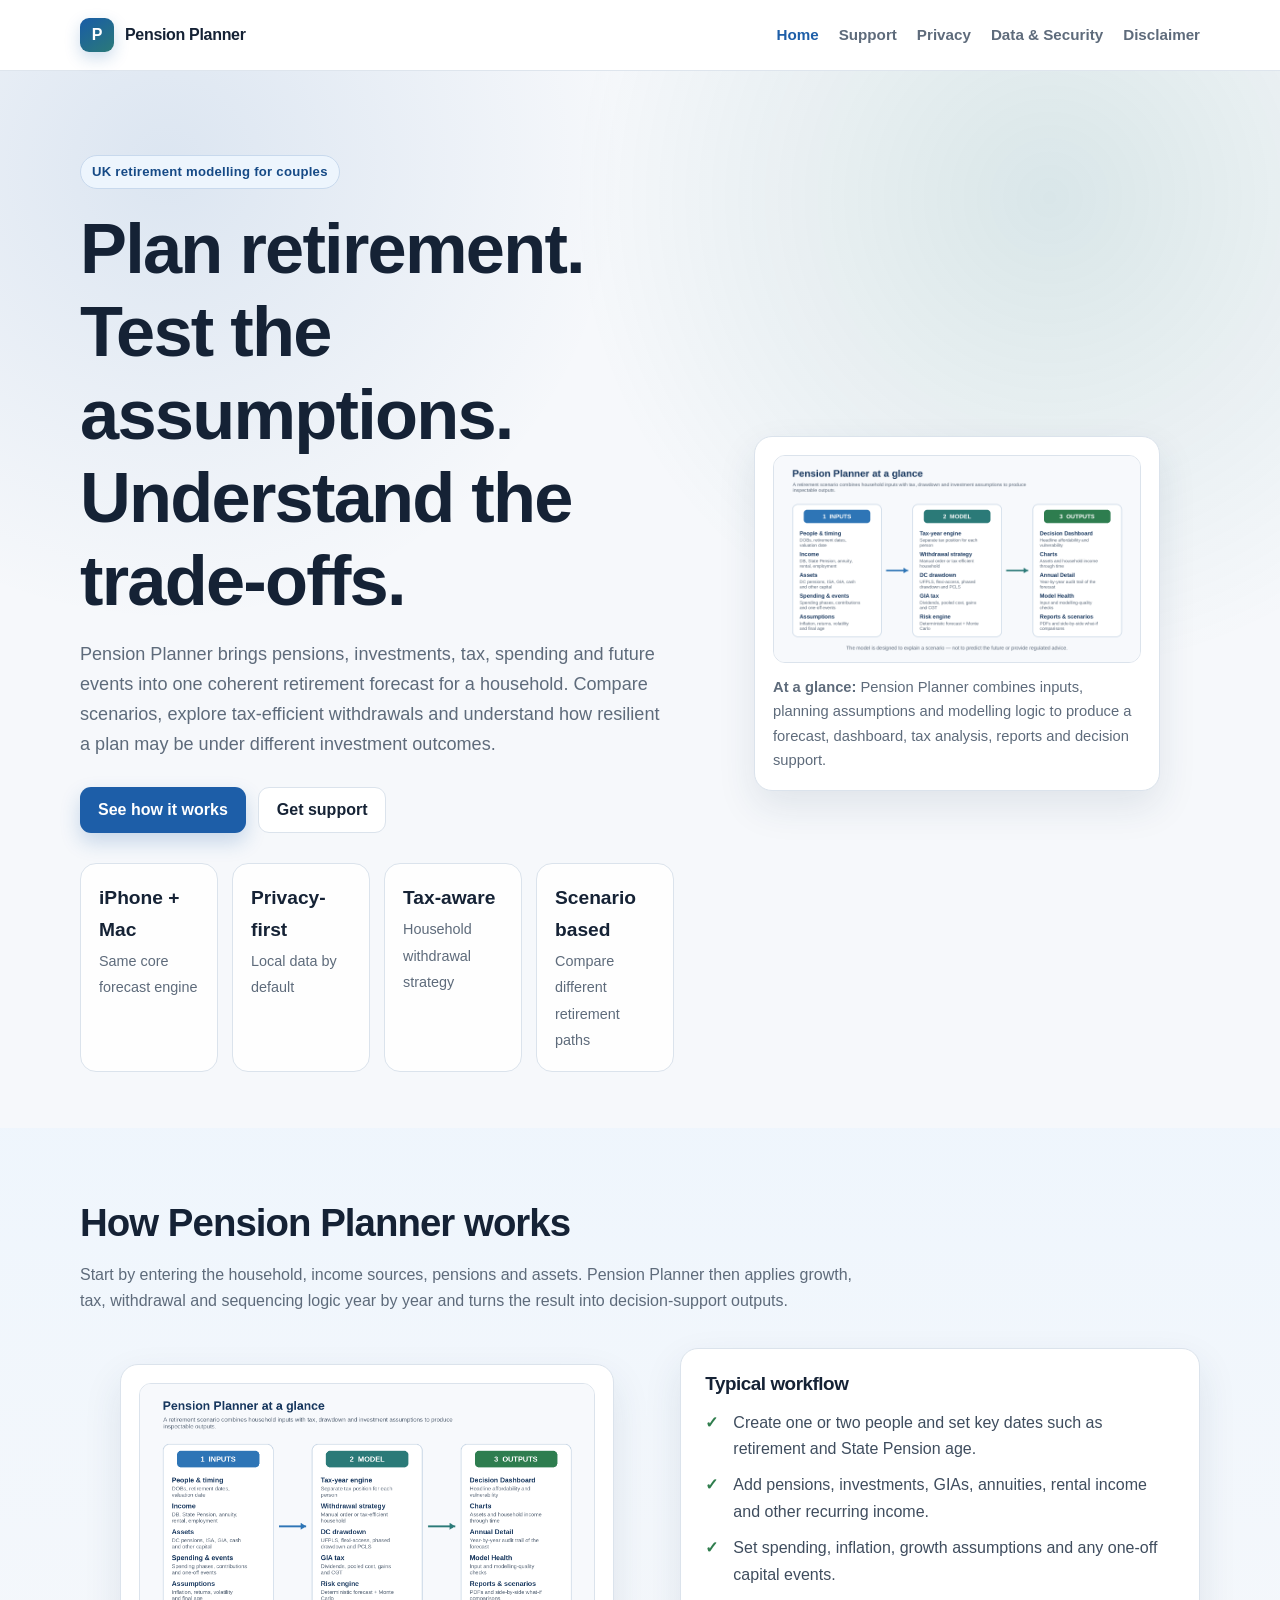
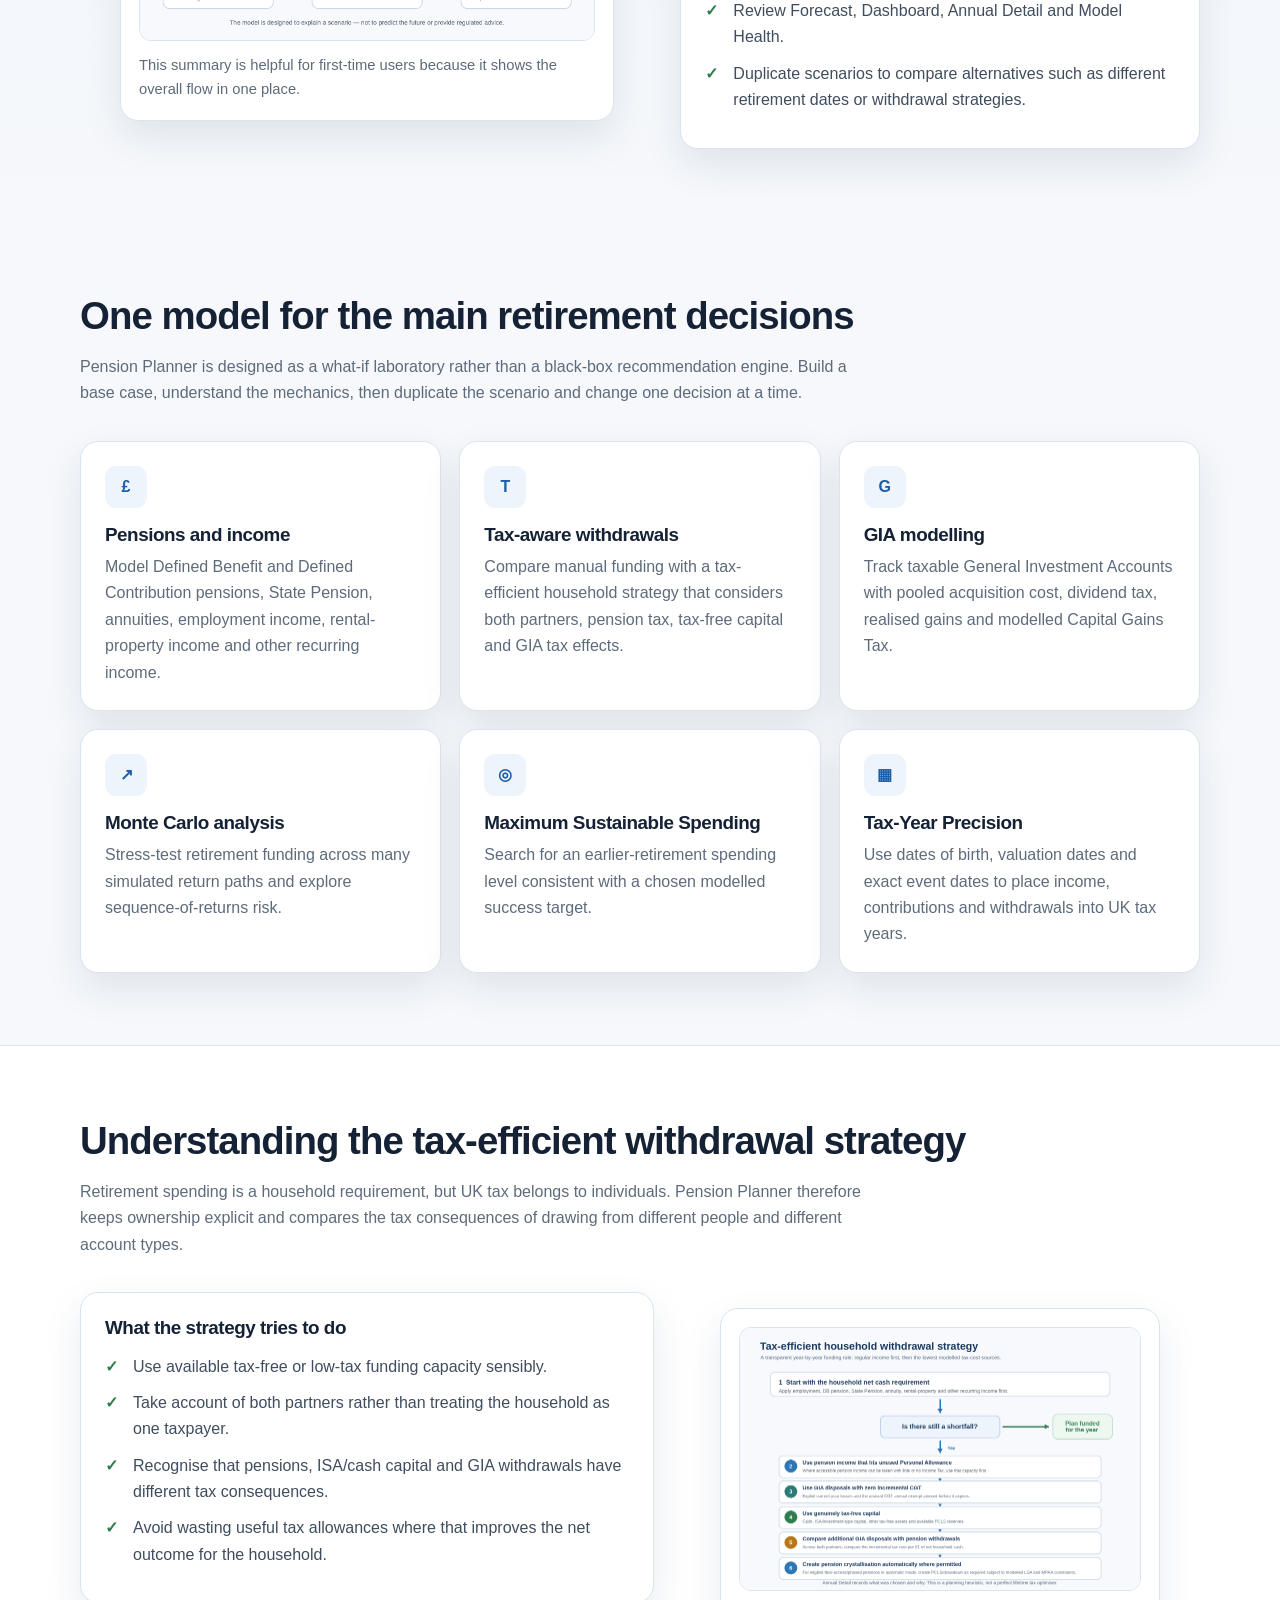
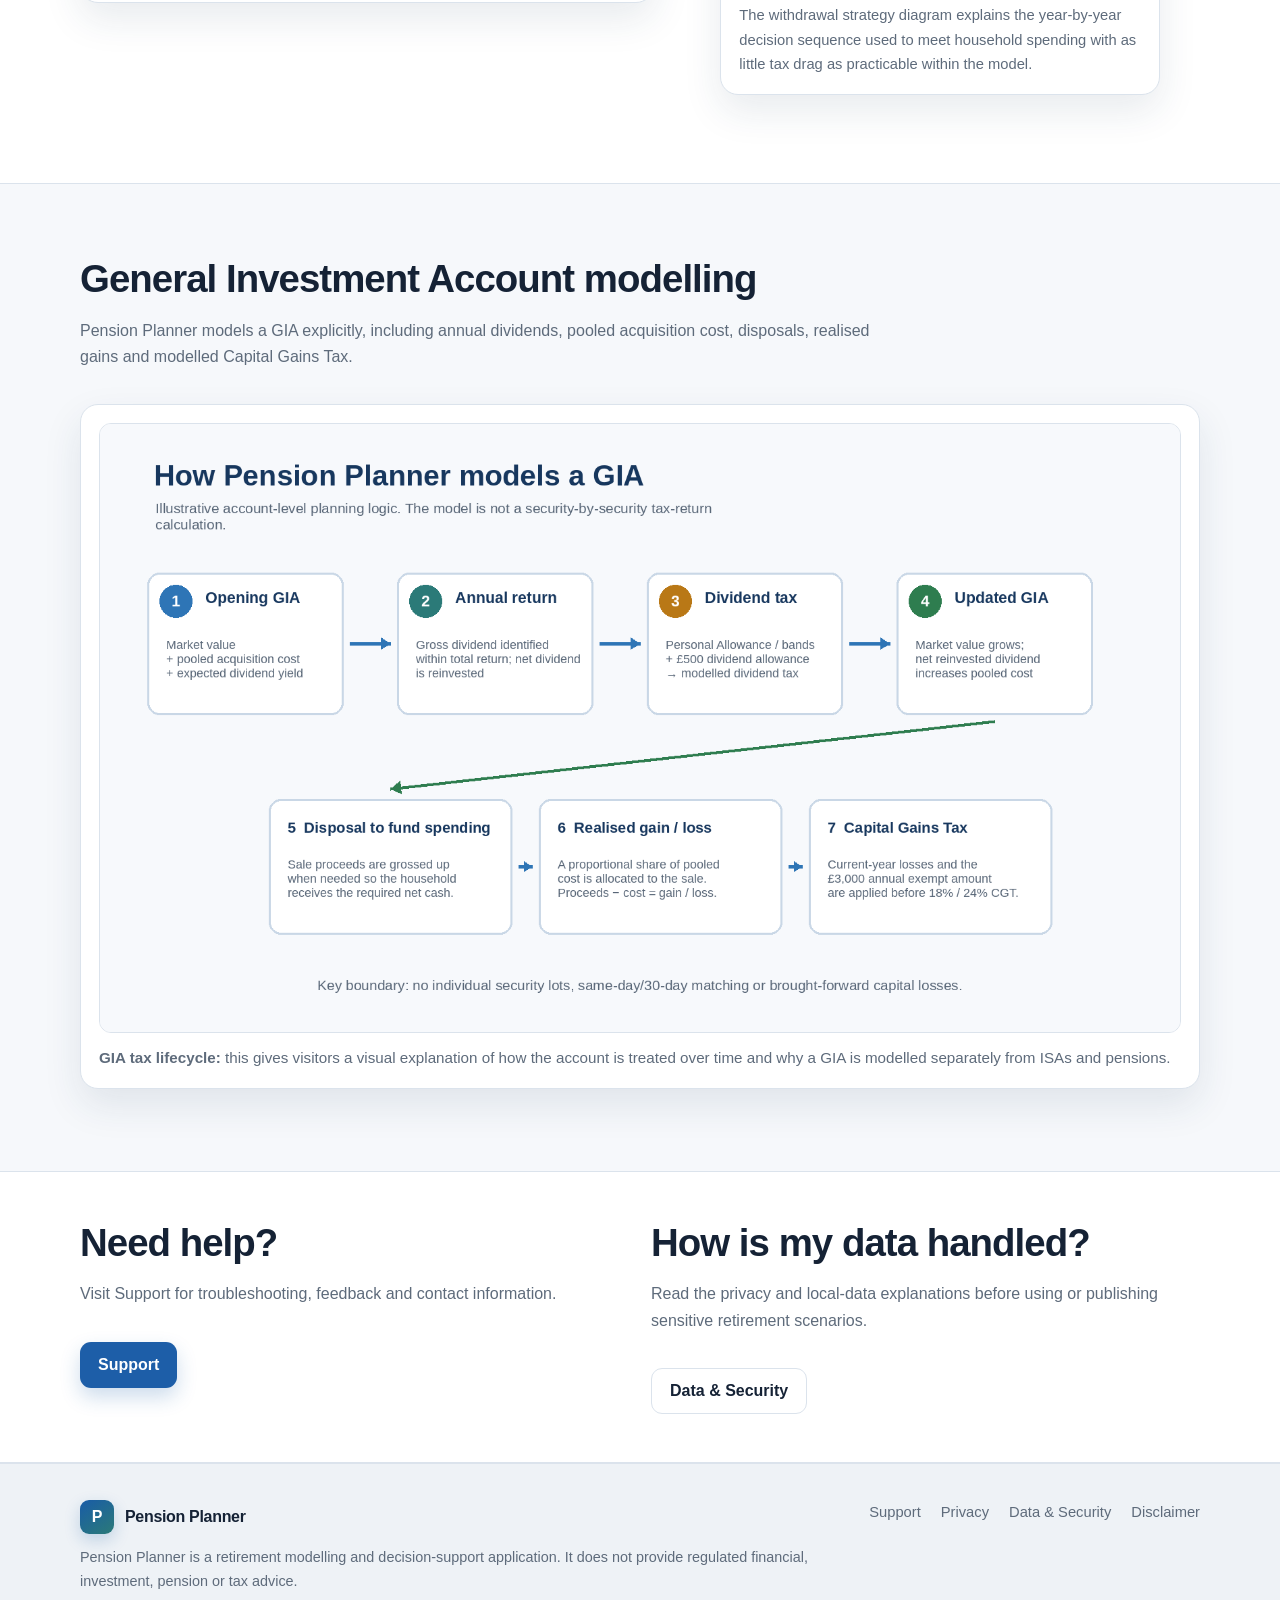
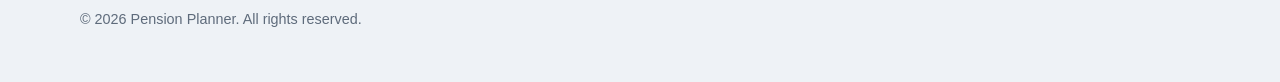
==== commit d8e3db44: "Update index.html" ====
--- a/index.html
+++ b/index.html
@@ -79,7 +79,7 @@
     <h2>One model for the main retirement decisions</h2>
     <p class="section-intro">Pension Planner is designed as a what-if laboratory rather than a black-box recommendation engine. Build a base case, understand the mechanics, then duplicate the scenario and change one decision at a time.</p>
     <div class="grid-3">
-      <article class="card"><div class="icon">£</div><h3>Pensions and income</h3><p>Model DC pensions, DB pensions, State Pension, annuities, employment income, rental-property income and other recurring income.</p></article>
+      <article class="card"><div class="icon">£</div><h3>Pensions and income</h3><p>Model Defined Benefit and Defined Contribution pensions, State Pension, annuities, employment income, rental-property income and other recurring income.</p></article>
       <article class="card"><div class="icon">T</div><h3>Tax-aware withdrawals</h3><p>Compare manual funding with a tax-efficient household strategy that considers both partners, pension tax, tax-free capital and GIA tax effects.</p></article>
       <article class="card"><div class="icon">G</div><h3>GIA modelling</h3><p>Track taxable General Investment Accounts with pooled acquisition cost, dividend tax, realised gains and modelled Capital Gains Tax.</p></article>
       <article class="card"><div class="icon">↗</div><h3>Monte Carlo analysis</h3><p>Stress-test retirement funding across many simulated return paths and explore sequence-of-returns risk.</p></article>
@@ -151,4 +151,4 @@
 <script src="/assets/site.js"></script>
 <script>document.addEventListener('DOMContentLoaded',()=>{const a=[...document.querySelectorAll('.nav-links a')].find(x=>x.getAttribute('href')==='/');if(a)a.setAttribute('aria-current','page');});</script>
 </body>
-</html>+</html>
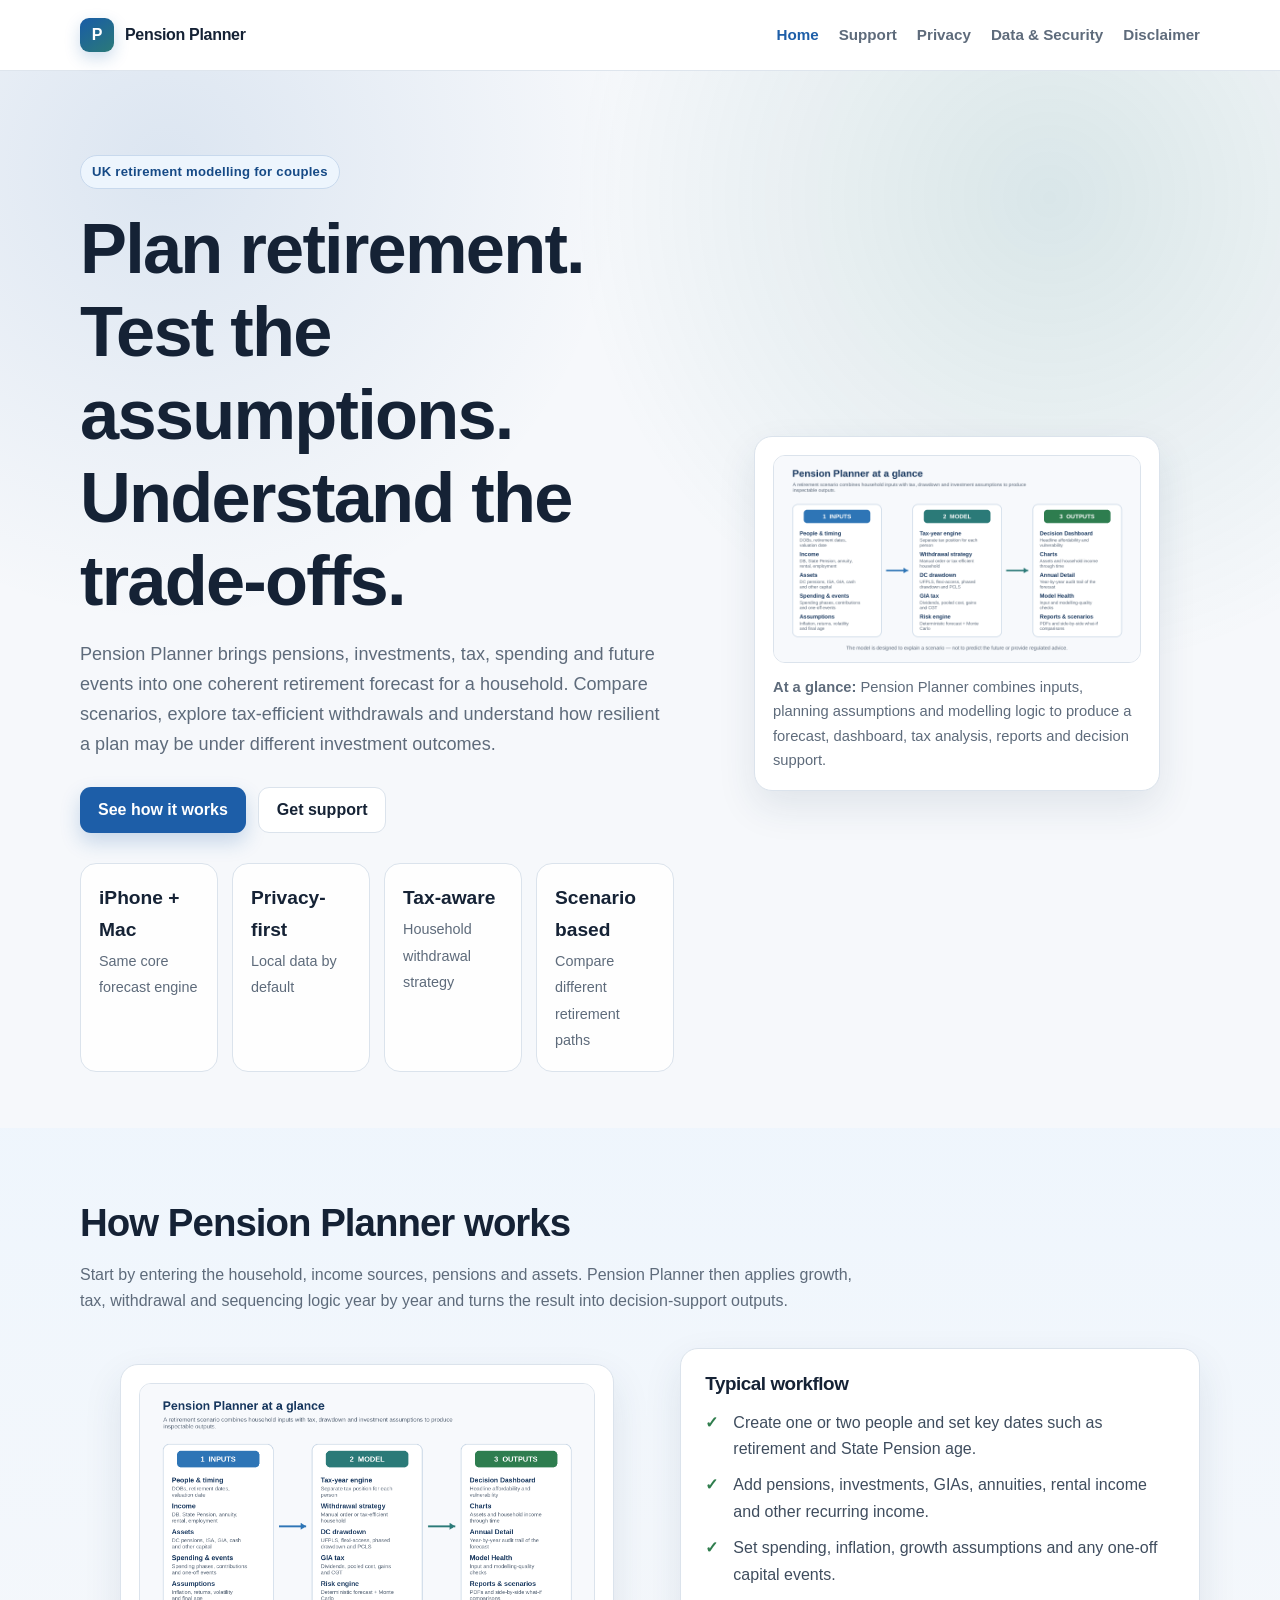
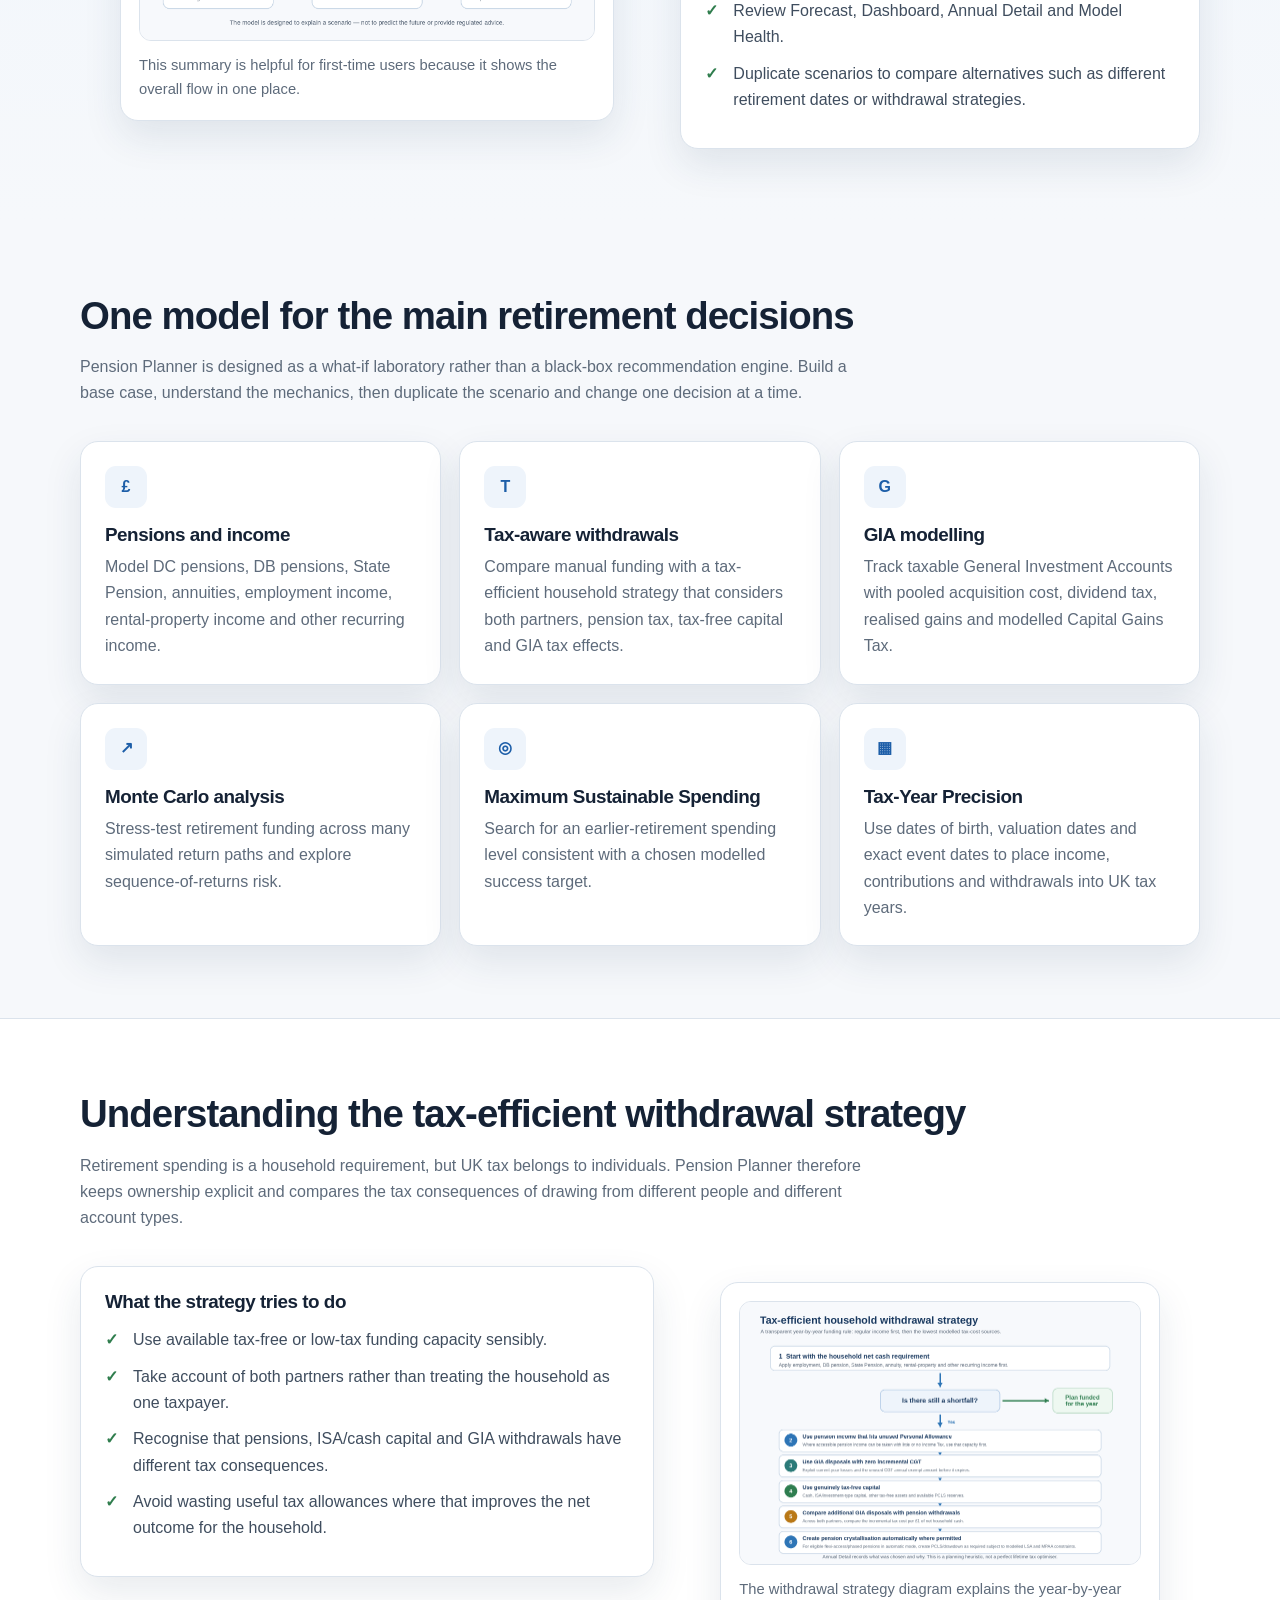
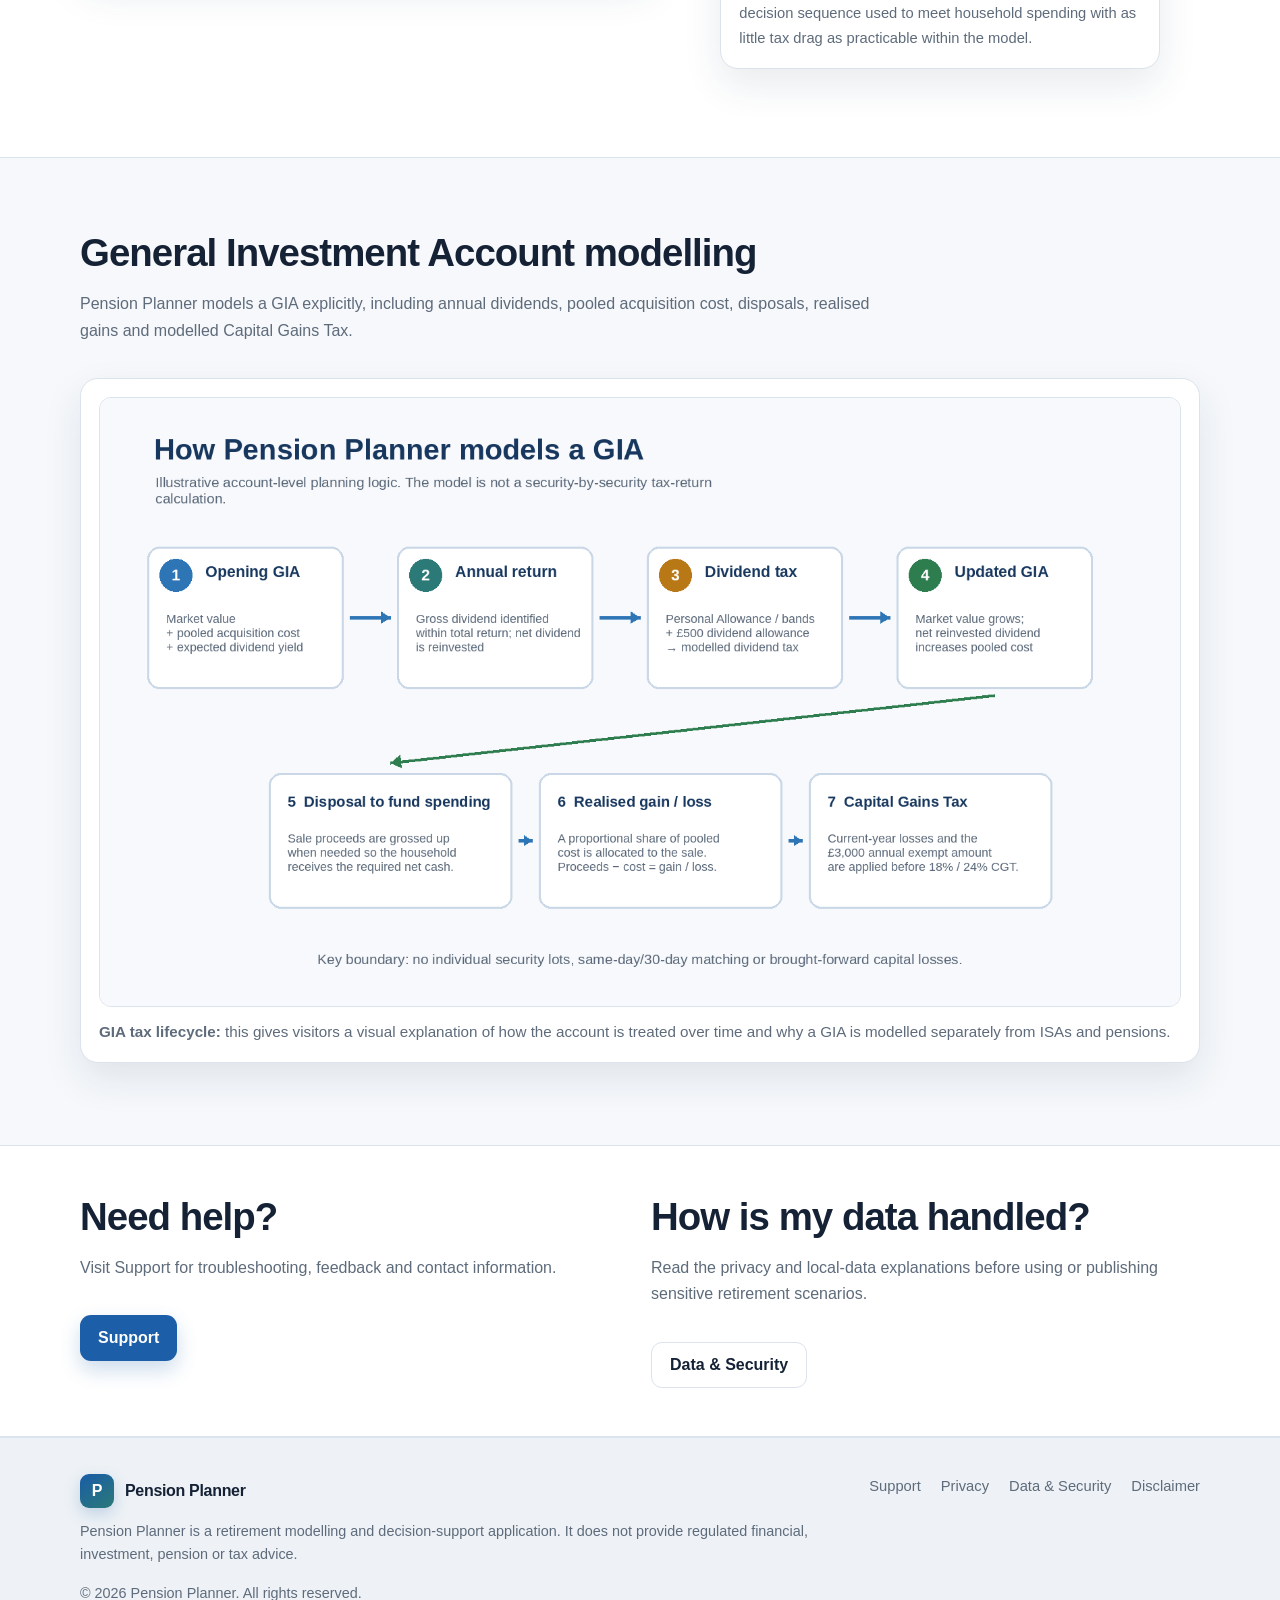
==== commit 8873a60b: "Add files via upload" ====
--- a/index.html
+++ b/index.html
@@ -79,7 +79,7 @@
     <h2>One model for the main retirement decisions</h2>
     <p class="section-intro">Pension Planner is designed as a what-if laboratory rather than a black-box recommendation engine. Build a base case, understand the mechanics, then duplicate the scenario and change one decision at a time.</p>
     <div class="grid-3">
-      <article class="card"><div class="icon">£</div><h3>Pensions and income</h3><p>Model Defined Benefit and Defined Contribution pensions, State Pension, annuities, employment income, rental-property income and other recurring income.</p></article>
+      <article class="card"><div class="icon">£</div><h3>Pensions and income</h3><p>Model DC pensions, DB pensions, State Pension, annuities, employment income, rental-property income and other recurring income.</p></article>
       <article class="card"><div class="icon">T</div><h3>Tax-aware withdrawals</h3><p>Compare manual funding with a tax-efficient household strategy that considers both partners, pension tax, tax-free capital and GIA tax effects.</p></article>
       <article class="card"><div class="icon">G</div><h3>GIA modelling</h3><p>Track taxable General Investment Accounts with pooled acquisition cost, dividend tax, realised gains and modelled Capital Gains Tax.</p></article>
       <article class="card"><div class="icon">↗</div><h3>Monte Carlo analysis</h3><p>Stress-test retirement funding across many simulated return paths and explore sequence-of-returns risk.</p></article>
@@ -151,4 +151,4 @@
 <script src="/assets/site.js"></script>
 <script>document.addEventListener('DOMContentLoaded',()=>{const a=[...document.querySelectorAll('.nav-links a')].find(x=>x.getAttribute('href')==='/');if(a)a.setAttribute('aria-current','page');});</script>
 </body>
-</html>
+</html>
--- a/assets/styles.css
+++ b/assets/styles.css
@@ -134,3 +134,102 @@
   .nav-links a { padding: 11px 12px; }
   .menu-button { display: inline-flex; }
 }
+
+
+/* Model Health FAQ */
+.faq-section {
+  margin-top: 58px;
+  padding-top: 12px;
+  scroll-margin-top: 92px;
+}
+.severity-grid {
+  display: grid;
+  grid-template-columns: repeat(3, 1fr);
+  gap: 14px;
+  margin: 24px 0 36px;
+}
+.severity-card {
+  padding: 18px;
+  border: 1px solid var(--line);
+  border-radius: 14px;
+  background: var(--surface);
+}
+.severity-card strong {
+  display: block;
+  margin-bottom: 5px;
+  color: var(--text);
+}
+.severity-card span {
+  display: block;
+  color: var(--muted);
+  font-size: .9rem;
+  line-height: 1.5;
+}
+.severity-critical { border-top: 4px solid #a94442; }
+.severity-warning { border-top: 4px solid #b7791f; }
+.severity-note { border-top: 4px solid var(--primary); }
+
+.faq-group-title {
+  margin: 38px 0 13px !important;
+  padding-bottom: 8px;
+  border-bottom: 1px solid var(--line);
+  font-size: 1.22rem;
+}
+.faq-item {
+  margin: 10px 0;
+  border: 1px solid var(--line);
+  border-radius: 13px;
+  background: var(--surface);
+  overflow: hidden;
+}
+.faq-item summary {
+  cursor: pointer;
+  position: relative;
+  list-style: none;
+  padding: 17px 50px 17px 18px;
+  color: var(--text);
+  font-weight: 700;
+  line-height: 1.4;
+}
+.faq-item summary::-webkit-details-marker { display: none; }
+.faq-item summary::after {
+  content: "+";
+  position: absolute;
+  right: 18px;
+  top: 50%;
+  transform: translateY(-50%);
+  width: 24px;
+  height: 24px;
+  display: grid;
+  place-items: center;
+  border-radius: 50%;
+  background: var(--surface-soft);
+  color: var(--primary);
+  font-size: 1.1rem;
+  font-weight: 700;
+}
+.faq-item[open] summary {
+  background: #f7faff;
+  border-bottom: 1px solid var(--line);
+}
+.faq-item[open] summary::after { content: "−"; }
+.faq-item summary:focus-visible {
+  outline: 3px solid rgba(29,94,168,.28);
+  outline-offset: -3px;
+}
+.faq-answer {
+  padding: 4px 18px 16px;
+}
+.faq-answer p {
+  margin: 12px 0 0;
+}
+.faq-answer strong { color: var(--text); }
+.faq-callout {
+  margin-top: 30px;
+}
+.faq-callout p {
+  margin-bottom: 0;
+}
+@media (max-width: 900px) {
+  .severity-grid { grid-template-columns: 1fr; }
+}
